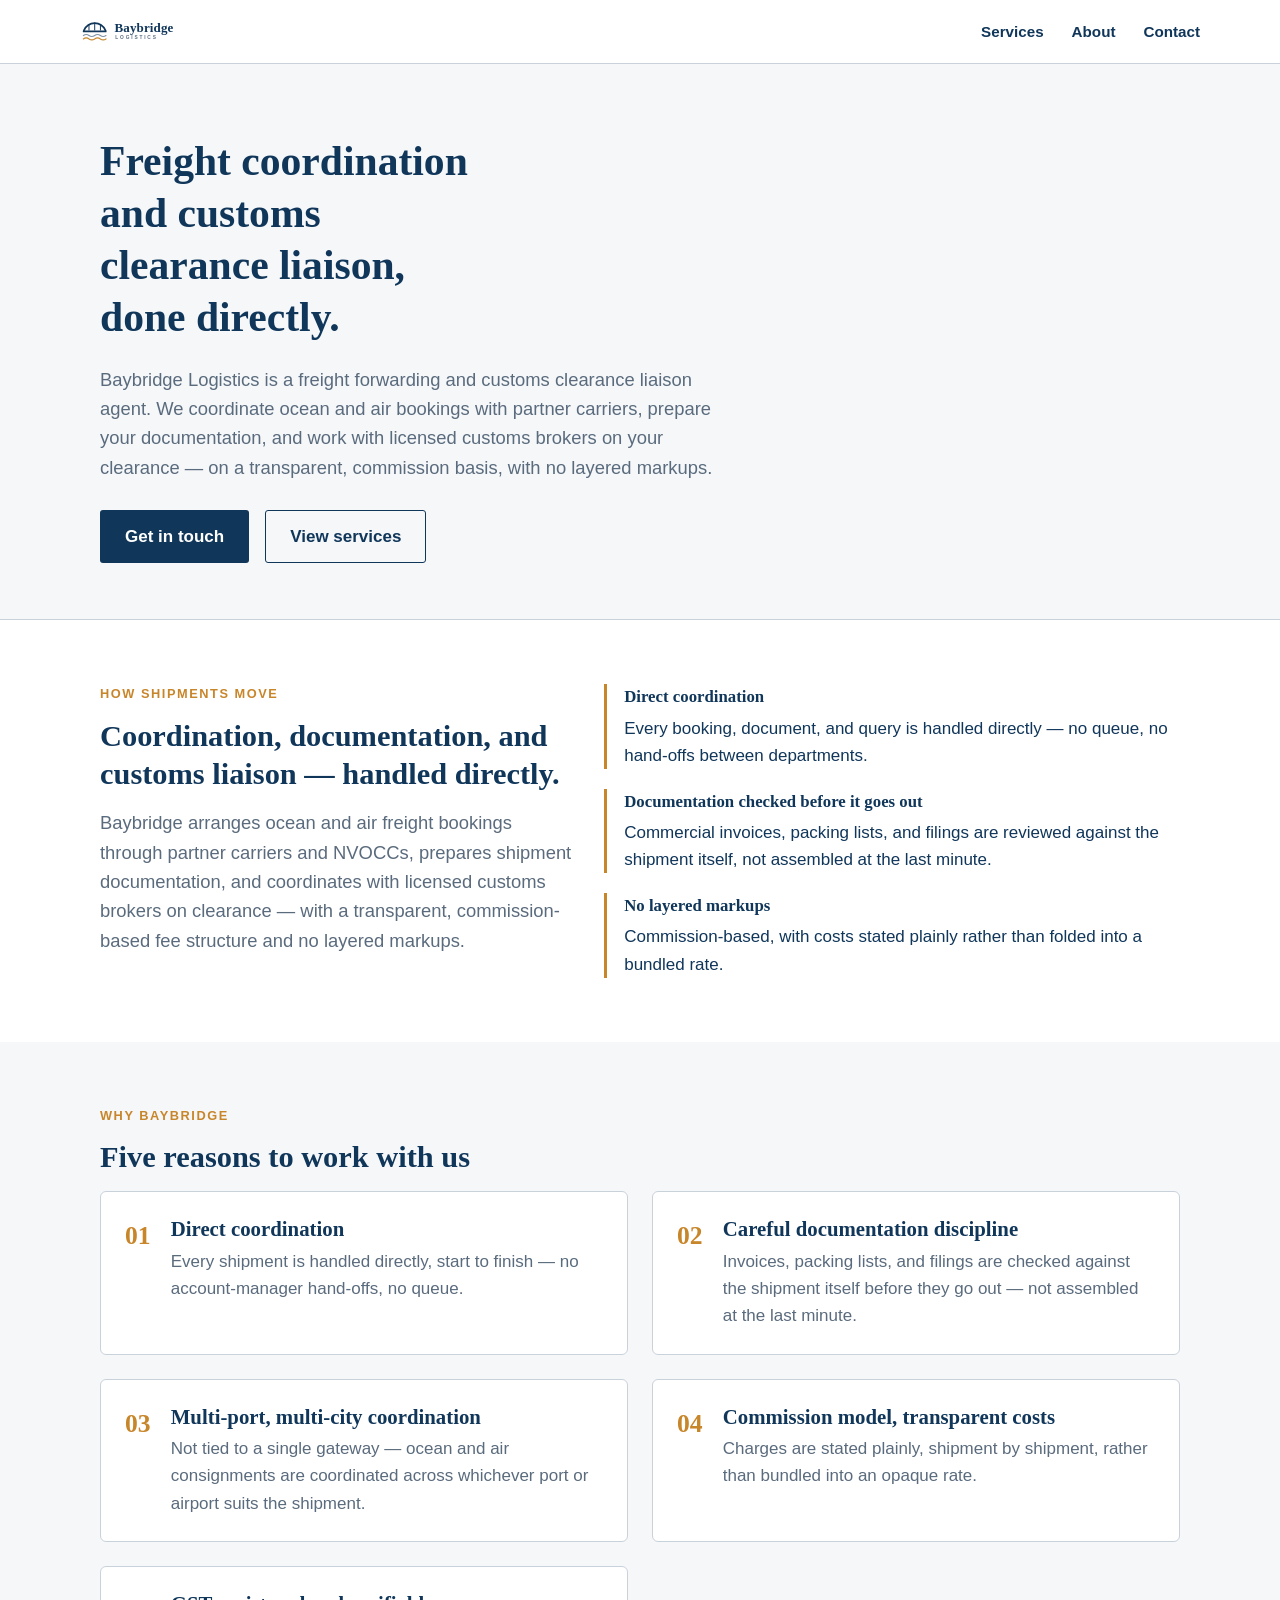
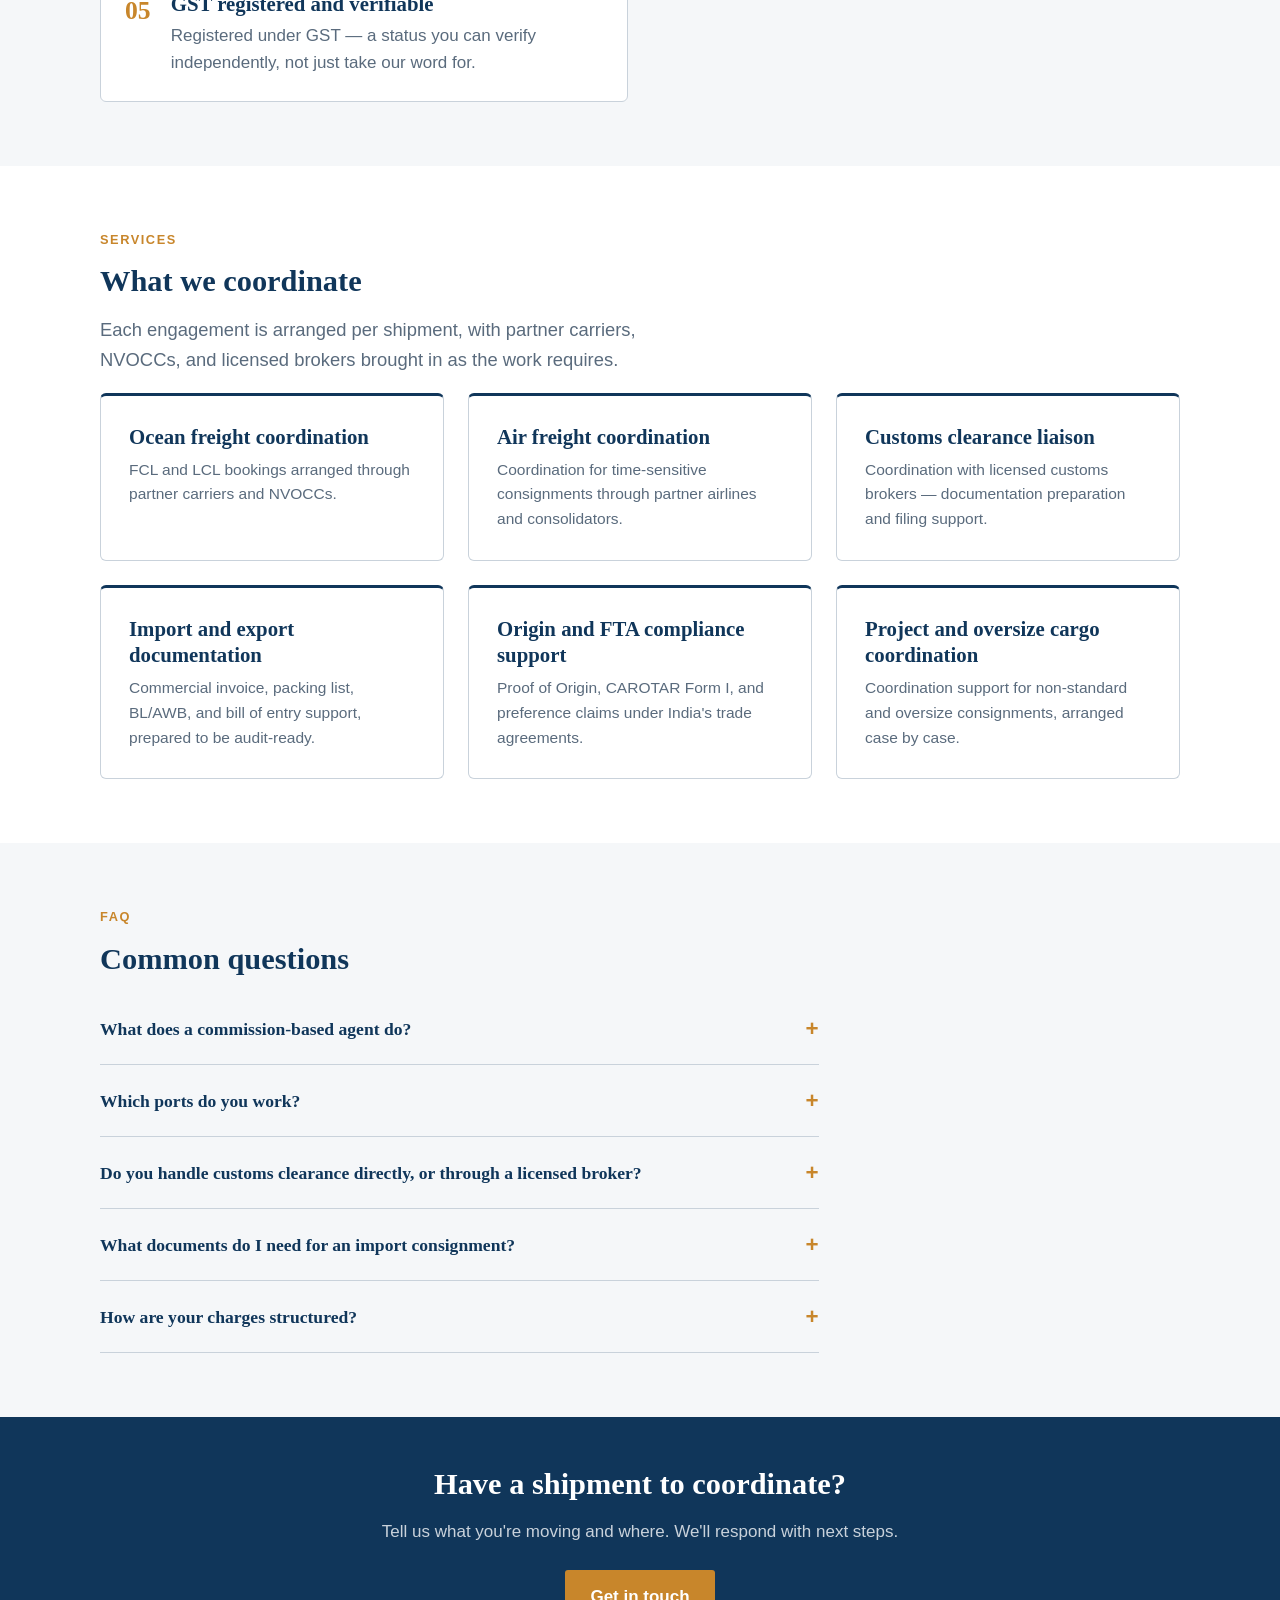
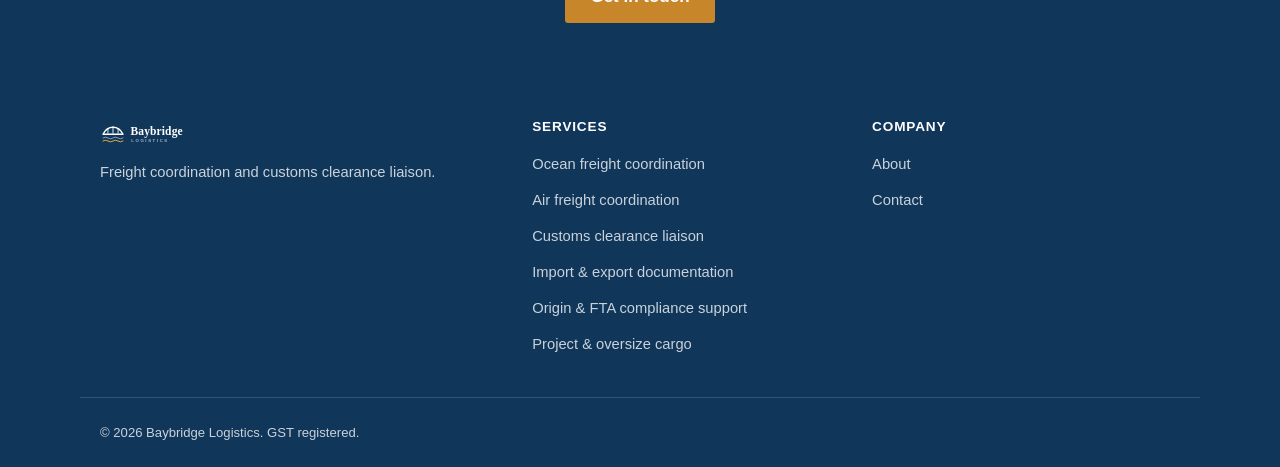
==== index.html @ 8982ae6f "Initial site build for Baybridge Logistics Static HTML/CSS/JS marketing site per BUILD-BRIEF.md: hom" ====
<!DOCTYPE html>
<html lang="en">
<head>
<meta charset="UTF-8">
<meta name="viewport" content="width=device-width, initial-scale=1.0">
<title>Baybridge Logistics — Freight Forwarding Agent</title>
<meta name="description" content="Baybridge Logistics is a freight forwarding and customs clearance liaison agent, coordinating ocean and air freight with partner carriers and licensed brokers on commission.">

<meta property="og:type" content="website">
<meta property="og:title" content="Baybridge Logistics — Freight Forwarding Agent">
<meta property="og:description" content="Freight coordination and customs clearance liaison. Ocean, air, documentation, and FTA compliance support.">
<meta property="og:image" content="brand/baybridge-mark.svg">

<link rel="icon" type="image/svg+xml" href="brand/baybridge-mark.svg">
<link rel="stylesheet" href="css/style.css">
</head>
<body>

<header class="site-header">
  <nav class="nav container" aria-label="Primary">
    <a class="nav__logo" href="index.html" aria-label="Baybridge Logistics home">
      <img src="brand/baybridge-logo-horizontal.svg" alt="Baybridge Logistics">
    </a>
    <button class="nav-toggle" aria-expanded="false" aria-controls="primary-nav">
      Menu
    </button>
    <ul class="nav__links" id="primary-nav">
      <li><a href="services.html">Services</a></li>
      <li><a href="about.html">About</a></li>
      <li><a href="contact.html">Contact</a></li>
    </ul>
  </nav>
</header>

<main>

  <!-- 1. Hero -->
  <section class="hero">
    <div class="container">
      <h1 class="hero__tag">Freight coordination and customs clearance liaison, done directly.</h1>
      <p class="lede">Baybridge Logistics is a freight forwarding and customs clearance liaison agent. We coordinate ocean and air bookings with partner carriers, prepare your documentation, and work with licensed customs brokers on your clearance — on a transparent, commission basis, with no layered markups.</p>
      <div class="hero__actions">
        <a class="btn btn--primary" href="contact.html">Get in touch</a>
        <a class="btn btn--ghost" href="services.html">View services</a>
      </div>
    </div>
  </section>

  <!-- 2. Positioning block -->
  <section class="section">
    <div class="container positioning">
      <div>
        <span class="eyebrow">How shipments move</span>
        <h2>Coordination, documentation, and customs liaison — handled directly.</h2>
        <p class="lede">Baybridge arranges ocean and air freight bookings through partner carriers and NVOCCs, prepares shipment documentation, and coordinates with licensed customs brokers on clearance — with a transparent, commission-based fee structure and no layered markups.</p>
      </div>
      <ul class="positioning__points">
        <li>
          <strong>Direct coordination</strong>
          Every booking, document, and query is handled directly — no queue, no hand-offs between departments.
        </li>
        <li>
          <strong>Documentation checked before it goes out</strong>
          Commercial invoices, packing lists, and filings are reviewed against the shipment itself, not assembled at the last minute.
        </li>
        <li>
          <strong>No layered markups</strong>
          Commission-based, with costs stated plainly rather than folded into a bundled rate.
        </li>
      </ul>
    </div>
  </section>

  <!-- 3. Why Baybridge -->
  <section class="section section--alt">
    <div class="container">
      <span class="eyebrow">Why Baybridge</span>
      <h2>Five reasons to work with us</h2>
      <ol class="why-list">
        <li>
          <span class="why-list__num">01</span>
          <div>
            <h3>Direct coordination</h3>
            <p>Every shipment is handled directly, start to finish — no account-manager hand-offs, no queue.</p>
          </div>
        </li>
        <li>
          <span class="why-list__num">02</span>
          <div>
            <h3>Careful documentation discipline</h3>
            <p>Invoices, packing lists, and filings are checked against the shipment itself before they go out — not assembled at the last minute.</p>
          </div>
        </li>
        <li>
          <span class="why-list__num">03</span>
          <div>
            <h3>Multi-port, multi-city coordination</h3>
            <p>Not tied to a single gateway — ocean and air consignments are coordinated across whichever port or airport suits the shipment.</p>
          </div>
        </li>
        <li>
          <span class="why-list__num">04</span>
          <div>
            <h3>Commission model, transparent costs</h3>
            <p>Charges are stated plainly, shipment by shipment, rather than bundled into an opaque rate.</p>
          </div>
        </li>
        <li>
          <span class="why-list__num">05</span>
          <div>
            <h3>GST registered and verifiable</h3>
            <p>Registered under GST — a status you can verify independently, not just take our word for.</p>
          </div>
        </li>
      </ol>
    </div>
  </section>

  <!-- 4. Services grid -->
  <section class="section" id="services">
    <div class="container">
      <span class="eyebrow">Services</span>
      <h2>What we coordinate</h2>
      <p class="lede">Each engagement is arranged per shipment, with partner carriers, NVOCCs, and licensed brokers brought in as the work requires.</p>
      <div class="services-grid">
        <div class="service-card">
          <h3>Ocean freight coordination</h3>
          <p>FCL and LCL bookings arranged through partner carriers and NVOCCs.</p>
        </div>
        <div class="service-card">
          <h3>Air freight coordination</h3>
          <p>Coordination for time-sensitive consignments through partner airlines and consolidators.</p>
        </div>
        <div class="service-card">
          <h3>Customs clearance liaison</h3>
          <p>Coordination with licensed customs brokers — documentation preparation and filing support.</p>
        </div>
        <div class="service-card">
          <h3>Import and export documentation</h3>
          <p>Commercial invoice, packing list, BL/AWB, and bill of entry support, prepared to be audit-ready.</p>
        </div>
        <div class="service-card">
          <h3>Origin and FTA compliance support</h3>
          <p>Proof of Origin, CAROTAR Form I, and preference claims under India's trade agreements.</p>
        </div>
        <div class="service-card">
          <h3>Project and oversize cargo coordination</h3>
          <p>Coordination support for non-standard and oversize consignments, arranged case by case.</p>
        </div>
      </div>
    </div>
  </section>

  <!-- 5. FAQ -->
  <section class="section section--alt">
    <div class="container">
      <span class="eyebrow">FAQ</span>
      <h2>Common questions</h2>
      <div class="faq">
        <details class="faq-item">
          <summary>What does a commission-based agent do?</summary>
          <p>We coordinate freight bookings, documentation, and customs liaison on your behalf, working with partner carriers, NVOCCs, and licensed brokers, and are compensated on commission rather than a bundled freight rate.</p>
        </details>
        <details class="faq-item">
          <summary>Which ports do you work?</summary>
          <p><span class="fill-in">[FILL IN — specific ports and airports regularly worked]</span>. Coordination is not limited to a single gateway.</p>
        </details>
        <details class="faq-item">
          <summary>Do you handle customs clearance directly, or through a licensed broker?</summary>
          <p>Through a licensed customs broker. We coordinate documentation and filing support and liaise with licensed brokers for clearance; we do not hold a customs broker licence ourselves.</p>
        </details>
        <details class="faq-item">
          <summary>What documents do I need for an import consignment?</summary>
          <p>Typically a commercial invoice, packing list, bill of lading or airway bill, and — depending on the goods — a bill of entry and any origin or licence documentation. We will confirm the exact set for your consignment.</p>
        </details>
        <details class="faq-item">
          <summary>How are your charges structured?</summary>
          <p>Commission-based, agreed per shipment. Charges are stated plainly before work begins, with no bundled markups.</p>
        </details>
      </div>
    </div>
  </section>

  <!-- 6. Contact CTA strip -->
  <section class="cta-strip">
    <div class="container">
      <h2>Have a shipment to coordinate?</h2>
      <p>Tell us what you're moving and where. We'll respond with next steps.</p>
      <a class="btn btn--primary" href="contact.html">Get in touch</a>
    </div>
  </section>

</main>

<footer class="site-footer">
  <div class="container footer-grid">
    <div>
      <a class="nav__logo" href="index.html" aria-label="Baybridge Logistics home">
        <img src="brand/baybridge-logo-horizontal-reversed.svg" alt="Baybridge Logistics">
      </a>
      <p>Freight coordination and customs clearance liaison.</p>
    </div>
    <div class="footer-col">
      <h4>Services</h4>
      <ul>
        <li><a href="services.html#ocean-freight">Ocean freight coordination</a></li>
        <li><a href="services.html#air-freight">Air freight coordination</a></li>
        <li><a href="services.html#customs-liaison">Customs clearance liaison</a></li>
        <li><a href="services.html#documentation">Import &amp; export documentation</a></li>
        <li><a href="services.html#fta-compliance">Origin &amp; FTA compliance support</a></li>
        <li><a href="services.html#project-cargo">Project &amp; oversize cargo</a></li>
      </ul>
    </div>
    <div class="footer-col">
      <h4>Company</h4>
      <ul>
        <li><a href="about.html">About</a></li>
        <li><a href="contact.html">Contact</a></li>
      </ul>
    </div>
  </div>
  <div class="container footer-bottom">
    <span>&copy; 2026 Baybridge Logistics. GST registered.</span>
  </div>
</footer>

<script src="js/main.js"></script>
</body>
</html>
---- css/style.css ----
/* Baybridge Logistics — site stylesheet
   Palette and type per BUILD-BRIEF.md. No webfonts loaded. */

:root {
  --navy: #10365A;
  --gold: #C8862B;
  --slate: #5A6B7D;
  --mist: #C9D2DB;
  --paper: #FFFFFF;
  --paper-alt: #F5F7F9;

  --font-display: Georgia, "Times New Roman", serif;
  --font-body: -apple-system, BlinkMacSystemFont, "Segoe UI", Helvetica, Arial, sans-serif;

  --max-width: 1120px;
}

* { box-sizing: border-box; }

html { scroll-behavior: smooth; }

body {
  margin: 0;
  font-family: var(--font-body);
  color: var(--navy);
  background: var(--paper);
  line-height: 1.6;
  font-size: 17px;
}

h1, h2, h3, h4 {
  font-family: var(--font-display);
  color: var(--navy);
  line-height: 1.25;
  margin: 0 0 0.5em;
}

h1 { font-size: 2.4rem; }
h2 { font-size: 1.9rem; }
h3 { font-size: 1.3rem; }

p { margin: 0 0 1em; }

a {
  color: var(--navy);
  text-decoration: underline;
  text-decoration-color: var(--mist);
  text-underline-offset: 3px;
}

a:hover { color: var(--gold); text-decoration-color: var(--gold); }

a:focus-visible,
button:focus-visible,
input:focus-visible,
textarea:focus-visible,
select:focus-visible {
  outline: 3px solid var(--gold);
  outline-offset: 2px;
}

img { max-width: 100%; display: block; }

.container {
  max-width: var(--max-width);
  margin: 0 auto;
  padding: 0 1.25rem;
}

.section { padding: 4rem 0; }
.section--alt { background: var(--paper-alt); }

.eyebrow {
  font-family: var(--font-body);
  font-size: 0.8rem;
  font-weight: 700;
  letter-spacing: 0.12em;
  text-transform: uppercase;
  color: var(--gold);
  margin-bottom: 0.75rem;
  display: block;
}

.lede {
  font-size: 1.15rem;
  color: var(--slate);
  max-width: 60ch;
}

/* ---------- Header / nav ---------- */

.site-header {
  border-bottom: 1px solid var(--mist);
  background: var(--paper);
  position: sticky;
  top: 0;
  z-index: 50;
}

.nav {
  display: flex;
  align-items: center;
  justify-content: space-between;
  padding: 0.9rem 0;
  gap: 1rem;
}

.nav__logo img { height: 34px; width: auto; }

.nav__links {
  display: flex;
  align-items: center;
  gap: 1.75rem;
  list-style: none;
  margin: 0;
  padding: 0;
}

.nav__links a {
  text-decoration: none;
  color: var(--navy);
  font-weight: 600;
  font-size: 0.95rem;
  padding: 0.25rem 0;
  border-bottom: 2px solid transparent;
}

.nav__links a:hover,
.nav__links a[aria-current="page"] {
  border-bottom-color: var(--gold);
  color: var(--navy);
}

.nav-toggle {
  display: none;
  background: none;
  border: 1px solid var(--mist);
  border-radius: 4px;
  padding: 0.4rem 0.6rem;
  font-size: 1rem;
}

/* ---------- Hero ---------- */

.hero {
  padding: 4.5rem 0 3.5rem;
  background: var(--paper-alt);
  border-bottom: 1px solid var(--mist);
}

.hero__tag {
  font-family: var(--font-display);
  font-size: 2.6rem;
  max-width: 18ch;
}

.hero__actions {
  margin-top: 1.75rem;
  display: flex;
  gap: 1rem;
  flex-wrap: wrap;
}

.btn {
  display: inline-block;
  padding: 0.75rem 1.5rem;
  border-radius: 3px;
  font-weight: 700;
  text-decoration: none;
  border: 1px solid transparent;
}

.btn--primary {
  background: var(--navy);
  color: var(--paper);
}
.btn--primary:hover { background: var(--gold); color: var(--paper); }

.btn--ghost {
  background: transparent;
  color: var(--navy);
  border-color: var(--navy);
}
.btn--ghost:hover { border-color: var(--gold); color: var(--gold); }

/* ---------- Positioning block ---------- */

.positioning {
  display: grid;
  grid-template-columns: 1fr;
  gap: 2rem;
}

@media (min-width: 800px) {
  .positioning { grid-template-columns: 0.9fr 1.1fr; align-items: start; }
}

.positioning__points {
  list-style: none;
  margin: 0;
  padding: 0;
  display: grid;
  gap: 1.25rem;
}

.positioning__points li {
  padding-left: 1.1rem;
  border-left: 3px solid var(--gold);
}

.positioning__points strong {
  display: block;
  font-family: var(--font-display);
  font-size: 1.05rem;
  margin-bottom: 0.2rem;
}

/* ---------- Why numbered list ---------- */

.why-list {
  list-style: none;
  margin: 0;
  padding: 0;
  display: grid;
  gap: 1.5rem;
  counter-reset: why;
}

@media (min-width: 700px) {
  .why-list { grid-template-columns: repeat(2, 1fr); }
}

.why-list li {
  display: flex;
  gap: 1.1rem;
  padding: 1.5rem;
  background: var(--paper);
  border: 1px solid var(--mist);
  border-radius: 6px;
}

.why-list__num {
  font-family: var(--font-display);
  font-size: 1.6rem;
  font-weight: 700;
  color: var(--gold);
  flex-shrink: 0;
  min-width: 2.2ch;
}

.why-list h3 { margin-bottom: 0.35rem; }
.why-list p { margin: 0; color: var(--slate); }

/* ---------- Services grid ---------- */

.services-grid {
  display: grid;
  gap: 1.5rem;
  grid-template-columns: 1fr;
}

@media (min-width: 640px) {
  .services-grid { grid-template-columns: repeat(2, 1fr); }
}

@media (min-width: 980px) {
  .services-grid { grid-template-columns: repeat(3, 1fr); }
}

.service-card {
  padding: 1.75rem;
  background: var(--paper);
  border: 1px solid var(--mist);
  border-radius: 6px;
  border-top: 3px solid var(--navy);
}

.service-card h3 { margin-bottom: 0.5rem; }
.service-card p { color: var(--slate); margin-bottom: 0; font-size: 0.97rem; }

.service-card .tag {
  display: inline-block;
  margin-top: 0.75rem;
  font-size: 0.75rem;
  font-weight: 700;
  letter-spacing: 0.04em;
  text-transform: uppercase;
  color: var(--gold);
}

/* ---------- FAQ ---------- */

.faq { max-width: 76ch; }

.faq-item {
  border-bottom: 1px solid var(--mist);
}

.faq-item summary {
  cursor: pointer;
  font-family: var(--font-display);
  font-size: 1.1rem;
  padding: 1.1rem 0;
  font-weight: 700;
  list-style: none;
  display: flex;
  justify-content: space-between;
  align-items: center;
  gap: 1rem;
}

.faq-item summary::-webkit-details-marker { display: none; }

.faq-item summary::after {
  content: "+";
  font-family: var(--font-body);
  color: var(--gold);
  font-size: 1.4rem;
  flex-shrink: 0;
}

.faq-item[open] summary::after { content: "\2212"; }

.faq-item p { color: var(--slate); padding-bottom: 1.1rem; margin: 0; }

/* ---------- CTA strip ---------- */

.cta-strip {
  background: var(--navy);
  color: var(--paper);
  padding: 3rem 0;
  text-align: center;
}

.cta-strip h2 { color: var(--paper); }
.cta-strip p { color: var(--mist); max-width: 55ch; margin: 0 auto 1.5rem; }

.cta-strip .btn--primary { background: var(--gold); }
.cta-strip .btn--primary:hover { background: var(--paper); color: var(--navy); }

.cta-strip .btn--ghost { border-color: var(--paper); color: var(--paper); }
.cta-strip .btn--ghost:hover { border-color: var(--gold); color: var(--gold); }

/* ---------- Fact strip (About / registration) ---------- */

.fact-grid {
  display: grid;
  gap: 1.25rem;
  grid-template-columns: 1fr;
  margin-top: 1.5rem;
}

@media (min-width: 700px) {
  .fact-grid { grid-template-columns: repeat(2, 1fr); }
}

.fact-item {
  padding: 1.25rem;
  background: var(--paper-alt);
  border-radius: 6px;
}

.fact-item dt {
  font-size: 0.78rem;
  text-transform: uppercase;
  letter-spacing: 0.06em;
  color: var(--slate);
  margin-bottom: 0.25rem;
}

.fact-item dd { margin: 0; font-weight: 700; }

.fill-in {
  color: var(--gold);
  font-style: italic;
  font-weight: 600;
}

/* ---------- Forms ---------- */

.form-grid {
  display: grid;
  gap: 1.1rem;
  max-width: 640px;
}

@media (min-width: 640px) {
  .form-row-2 { display: grid; grid-template-columns: 1fr 1fr; gap: 1.1rem; }
}

label {
  display: block;
  font-weight: 700;
  font-size: 0.9rem;
  margin-bottom: 0.35rem;
}

input, select, textarea {
  width: 100%;
  padding: 0.65rem 0.75rem;
  border: 1px solid var(--mist);
  border-radius: 4px;
  font-family: var(--font-body);
  font-size: 1rem;
  color: var(--navy);
  background: var(--paper);
}

textarea { resize: vertical; min-height: 120px; }

.form-note {
  font-size: 0.85rem;
  color: var(--slate);
}

/* ---------- Contact info list ---------- */

.contact-info {
  list-style: none;
  margin: 0 0 1.5rem;
  padding: 0;
  display: grid;
  gap: 0.9rem;
}

.contact-info dt {
  font-size: 0.78rem;
  text-transform: uppercase;
  letter-spacing: 0.06em;
  color: var(--slate);
}

.contact-info dd { margin: 0 0 0.9rem; font-weight: 600; }

/* ---------- Footer ---------- */

.site-footer {
  background: var(--navy);
  color: var(--mist);
  padding: 3rem 0 1.5rem;
}

.footer-grid {
  display: grid;
  gap: 2rem;
  grid-template-columns: 1fr;
}

@media (min-width: 760px) {
  .footer-grid { grid-template-columns: 1.3fr 1fr 1fr; }
}

.site-footer .nav__logo img { height: 30px; margin-bottom: 0.75rem; }

.site-footer p { color: var(--mist); font-size: 0.92rem; }

.footer-col h4 {
  color: var(--paper);
  font-size: 0.85rem;
  text-transform: uppercase;
  letter-spacing: 0.06em;
  font-family: var(--font-body);
  margin-bottom: 0.9rem;
}

.footer-col ul { list-style: none; margin: 0; padding: 0; display: grid; gap: 0.55rem; }

.footer-col a {
  color: var(--mist);
  text-decoration: none;
  font-size: 0.92rem;
}
.footer-col a:hover { color: var(--gold); }

.footer-bottom {
  margin-top: 2.5rem;
  padding-top: 1.5rem;
  border-top: 1px solid rgba(255,255,255,0.15);
  font-size: 0.82rem;
  color: var(--mist);
  display: flex;
  flex-wrap: wrap;
  gap: 0.5rem 1.5rem;
  justify-content: space-between;
}

/* ---------- Mobile nav ---------- */

@media (max-width: 860px) {
  .nav-toggle { display: inline-flex; align-items: center; gap: 0.4rem; }

  .nav__links {
    display: none;
    position: absolute;
    top: 100%;
    left: 0;
    right: 0;
    background: var(--paper);
    border-bottom: 1px solid var(--mist);
    flex-direction: column;
    align-items: stretch;
    padding: 1rem 1.25rem 1.5rem;
    gap: 0.25rem;
  }

  .nav__links.is-open { display: flex; }

  .nav__links a { padding: 0.6rem 0; border-bottom: 1px solid var(--paper-alt) !important; }
}

@media (max-width: 700px) {
  .hero__tag { font-size: 2rem; }
  h1 { font-size: 2rem; }
  h2 { font-size: 1.6rem; }
  .section { padding: 2.75rem 0; }
}
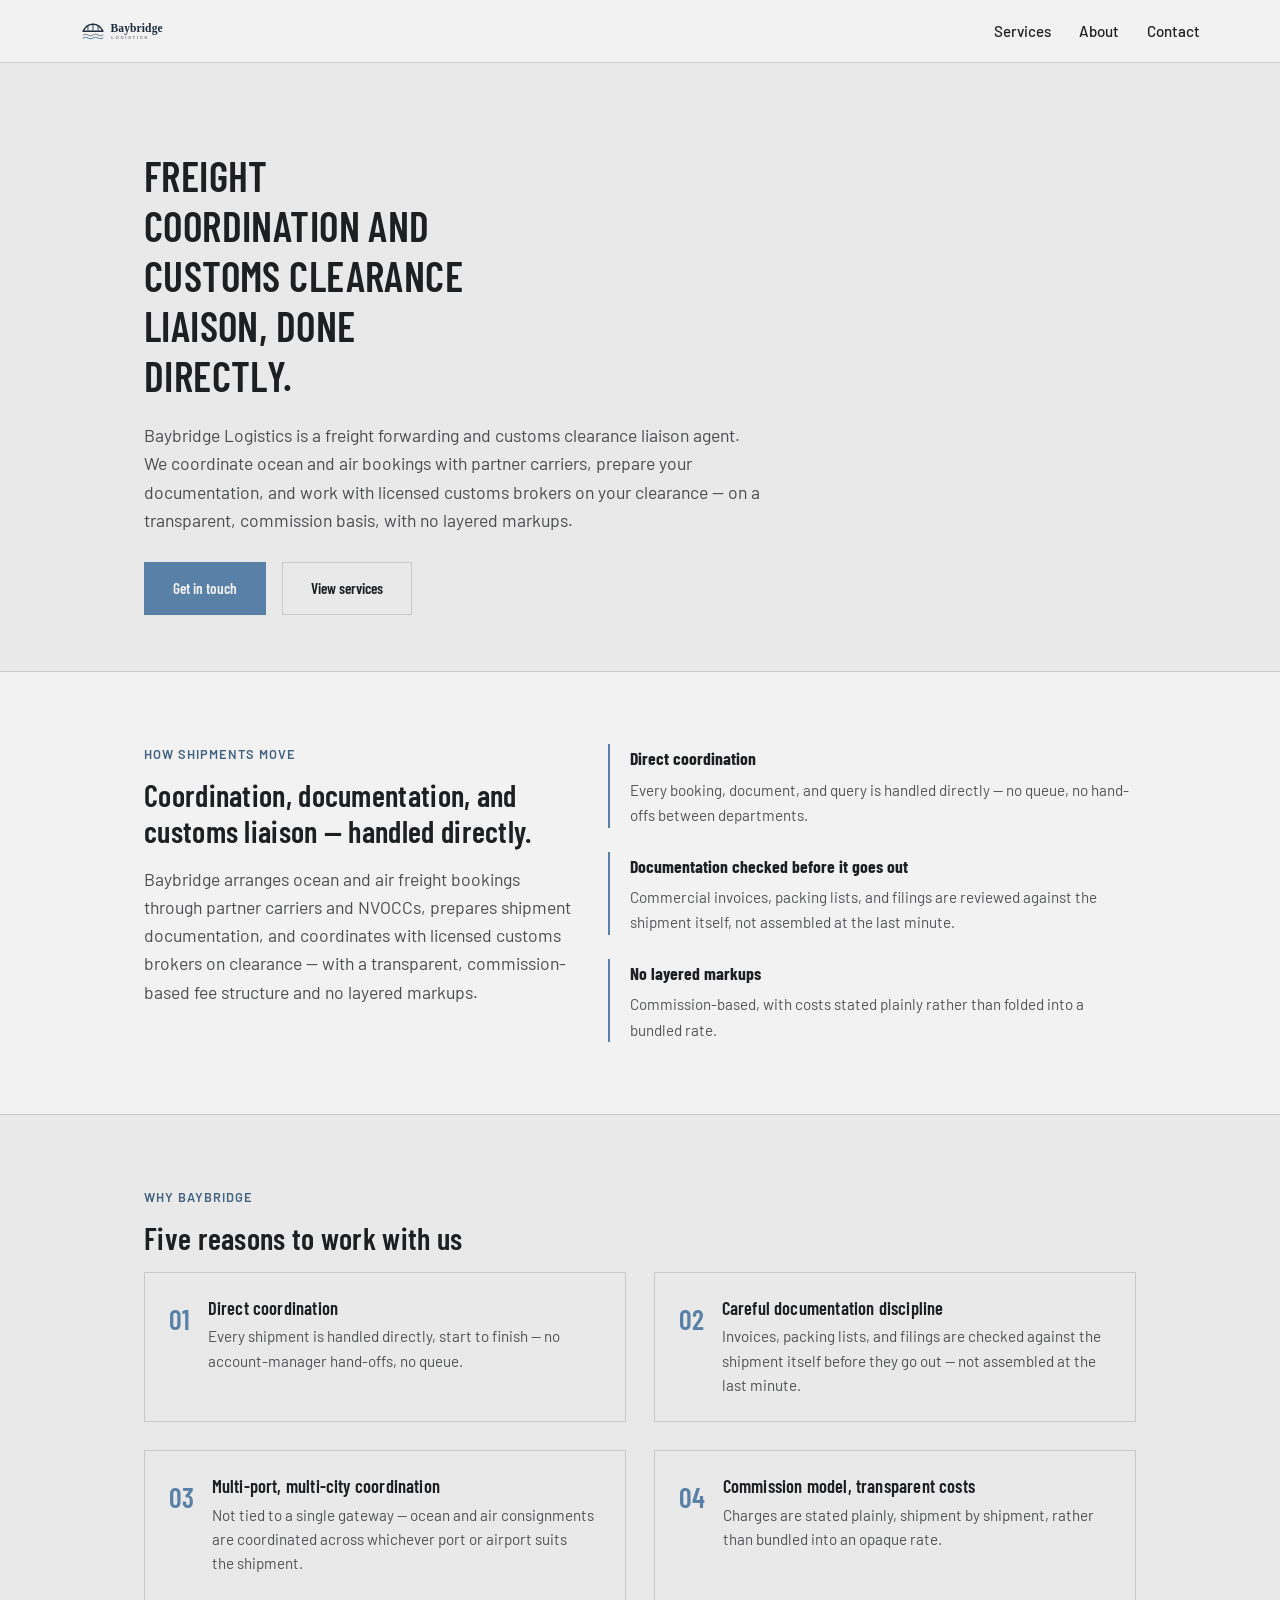
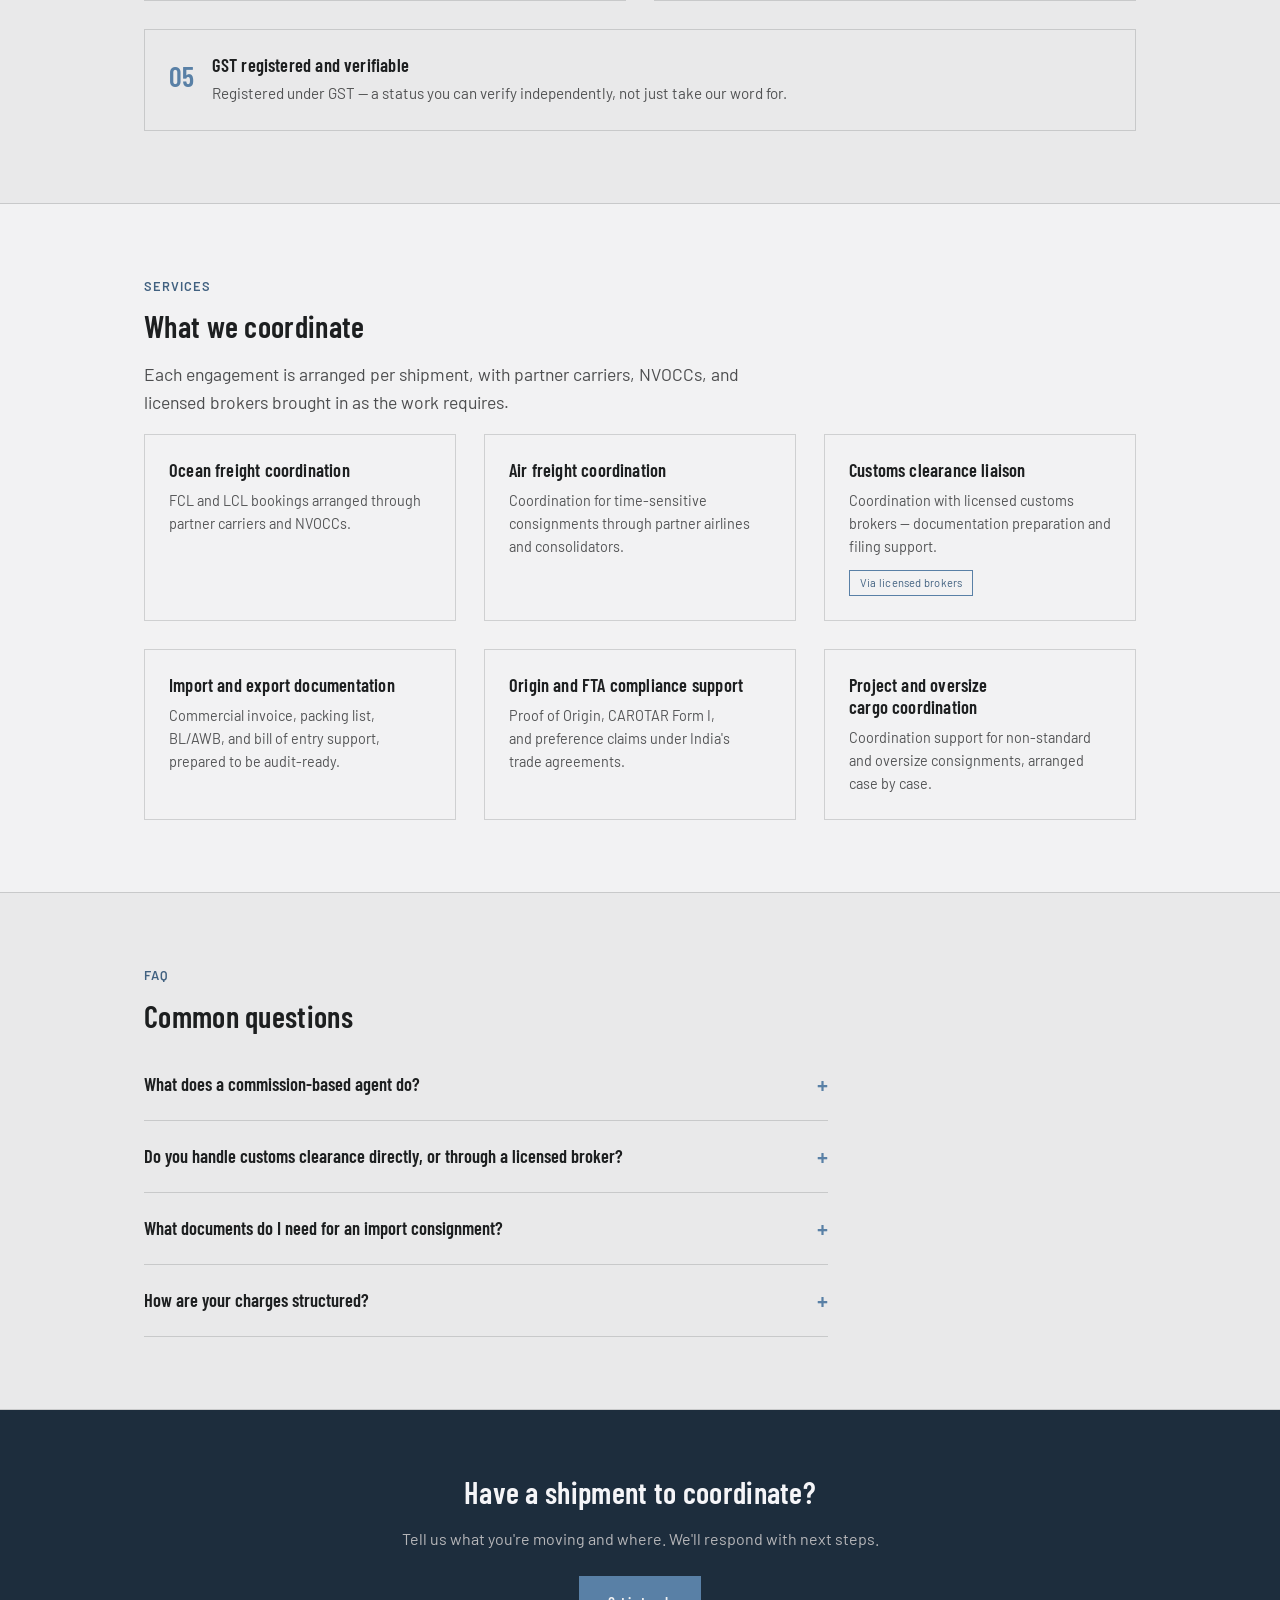
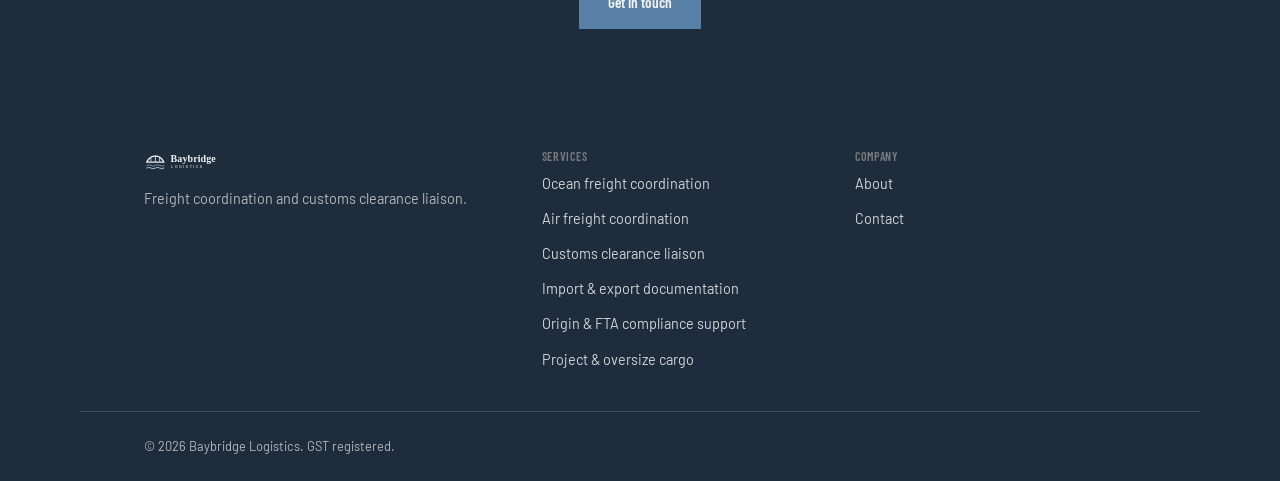
==== commit 971a4f50: "Remove About registration section, ports FAQ, and blueprint corner marks - about.html: drop the regi" ====
--- a/index.html
+++ b/index.html
@@ -5,13 +5,11 @@
 <meta name="viewport" content="width=device-width, initial-scale=1.0">
 <title>Baybridge Logistics — Freight Forwarding Agent</title>
 <meta name="description" content="Baybridge Logistics is a freight forwarding and customs clearance liaison agent, coordinating ocean and air freight with partner carriers and licensed brokers on commission.">
-
 <meta property="og:type" content="website">
 <meta property="og:title" content="Baybridge Logistics — Freight Forwarding Agent">
 <meta property="og:description" content="Freight coordination and customs clearance liaison. Ocean, air, documentation, and FTA compliance support.">
-<meta property="og:image" content="brand/baybridge-mark.svg">
-
-<link rel="icon" type="image/svg+xml" href="brand/baybridge-mark.svg">
+<meta property="og:image" content="brand/baybridge-mark-ds.svg">
+<link rel="icon" type="image/svg+xml" href="brand/baybridge-mark-ds.svg">
 <link rel="stylesheet" href="css/style.css">
 </head>
 <body>
@@ -19,11 +17,9 @@
 <header class="site-header">
   <nav class="nav container" aria-label="Primary">
     <a class="nav__logo" href="index.html" aria-label="Baybridge Logistics home">
-      <img src="brand/baybridge-logo-horizontal.svg" alt="Baybridge Logistics">
+      <img src="brand/baybridge-logo-ds.svg" alt="Baybridge Logistics">
     </a>
-    <button class="nav-toggle" aria-expanded="false" aria-controls="primary-nav">
-      Menu
-    </button>
+    <button class="nav-toggle" aria-expanded="false" aria-controls="primary-nav">Menu</button>
     <ul class="nav__links" id="primary-nav">
       <li><a href="services.html">Services</a></li>
       <li><a href="about.html">About</a></li>
@@ -34,19 +30,17 @@
 
 <main>
 
-  <!-- 1. Hero -->
   <section class="hero">
     <div class="container">
       <h1 class="hero__tag">Freight coordination and customs clearance liaison, done directly.</h1>
       <p class="lede">Baybridge Logistics is a freight forwarding and customs clearance liaison agent. We coordinate ocean and air bookings with partner carriers, prepare your documentation, and work with licensed customs brokers on your clearance — on a transparent, commission basis, with no layered markups.</p>
       <div class="hero__actions">
-        <a class="btn btn--primary" href="contact.html">Get in touch</a>
-        <a class="btn btn--ghost" href="services.html">View services</a>
-      </div>
-    </div>
-  </section>
-
-  <!-- 2. Positioning block -->
+        <a class="btn btn-primary" href="contact.html">Get in touch</a>
+        <a class="btn btn-secondary" href="services.html">View services</a>
+      </div>
+    </div>
+  </section>
+
   <section class="section">
     <div class="container positioning">
       <div>
@@ -57,55 +51,59 @@
       <ul class="positioning__points">
         <li>
           <strong>Direct coordination</strong>
-          Every booking, document, and query is handled directly — no queue, no hand-offs between departments.
+          <span>Every booking, document, and query is handled directly — no queue, no hand-offs between departments.</span>
         </li>
         <li>
           <strong>Documentation checked before it goes out</strong>
-          Commercial invoices, packing lists, and filings are reviewed against the shipment itself, not assembled at the last minute.
+          <span>Commercial invoices, packing lists, and filings are reviewed against the shipment itself, not assembled at the last minute.</span>
         </li>
         <li>
           <strong>No layered markups</strong>
-          Commission-based, with costs stated plainly rather than folded into a bundled rate.
+          <span>Commission-based, with costs stated plainly rather than folded into a bundled rate.</span>
         </li>
       </ul>
     </div>
   </section>
 
-  <!-- 3. Why Baybridge -->
   <section class="section section--alt">
     <div class="container">
       <span class="eyebrow">Why Baybridge</span>
       <h2>Five reasons to work with us</h2>
       <ol class="why-list">
-        <li>
+        <li class="blueprint">
+          <i class="corner tl"></i><i class="corner tr"></i><i class="corner bl"></i><i class="corner br"></i>
           <span class="why-list__num">01</span>
           <div>
             <h3>Direct coordination</h3>
             <p>Every shipment is handled directly, start to finish — no account-manager hand-offs, no queue.</p>
           </div>
         </li>
-        <li>
+        <li class="blueprint">
+          <i class="corner tl"></i><i class="corner tr"></i><i class="corner bl"></i><i class="corner br"></i>
           <span class="why-list__num">02</span>
           <div>
             <h3>Careful documentation discipline</h3>
             <p>Invoices, packing lists, and filings are checked against the shipment itself before they go out — not assembled at the last minute.</p>
           </div>
         </li>
-        <li>
+        <li class="blueprint">
+          <i class="corner tl"></i><i class="corner tr"></i><i class="corner bl"></i><i class="corner br"></i>
           <span class="why-list__num">03</span>
           <div>
             <h3>Multi-port, multi-city coordination</h3>
             <p>Not tied to a single gateway — ocean and air consignments are coordinated across whichever port or airport suits the shipment.</p>
           </div>
         </li>
-        <li>
+        <li class="blueprint">
+          <i class="corner tl"></i><i class="corner tr"></i><i class="corner bl"></i><i class="corner br"></i>
           <span class="why-list__num">04</span>
           <div>
             <h3>Commission model, transparent costs</h3>
             <p>Charges are stated plainly, shipment by shipment, rather than bundled into an opaque rate.</p>
           </div>
         </li>
-        <li>
+        <li class="blueprint span-2">
+          <i class="corner tl"></i><i class="corner tr"></i><i class="corner bl"></i><i class="corner br"></i>
           <span class="why-list__num">05</span>
           <div>
             <h3>GST registered and verifiable</h3>
@@ -116,34 +114,40 @@
     </div>
   </section>
 
-  <!-- 4. Services grid -->
   <section class="section" id="services">
     <div class="container">
       <span class="eyebrow">Services</span>
       <h2>What we coordinate</h2>
       <p class="lede">Each engagement is arranged per shipment, with partner carriers, NVOCCs, and licensed brokers brought in as the work requires.</p>
       <div class="services-grid">
-        <div class="service-card">
+        <div class="service-card blueprint">
+          <i class="corner tl"></i><i class="corner tr"></i><i class="corner bl"></i><i class="corner br"></i>
           <h3>Ocean freight coordination</h3>
           <p>FCL and LCL bookings arranged through partner carriers and NVOCCs.</p>
         </div>
-        <div class="service-card">
+        <div class="service-card blueprint">
+          <i class="corner tl"></i><i class="corner tr"></i><i class="corner bl"></i><i class="corner br"></i>
           <h3>Air freight coordination</h3>
           <p>Coordination for time-sensitive consignments through partner airlines and consolidators.</p>
         </div>
-        <div class="service-card">
+        <div class="service-card blueprint">
+          <i class="corner tl"></i><i class="corner tr"></i><i class="corner bl"></i><i class="corner br"></i>
           <h3>Customs clearance liaison</h3>
           <p>Coordination with licensed customs brokers — documentation preparation and filing support.</p>
-        </div>
-        <div class="service-card">
+          <span class="tag tag-outline">Via licensed brokers</span>
+        </div>
+        <div class="service-card blueprint">
+          <i class="corner tl"></i><i class="corner tr"></i><i class="corner bl"></i><i class="corner br"></i>
           <h3>Import and export documentation</h3>
           <p>Commercial invoice, packing list, BL/AWB, and bill of entry support, prepared to be audit-ready.</p>
         </div>
-        <div class="service-card">
+        <div class="service-card blueprint">
+          <i class="corner tl"></i><i class="corner tr"></i><i class="corner bl"></i><i class="corner br"></i>
           <h3>Origin and FTA compliance support</h3>
           <p>Proof of Origin, CAROTAR Form I, and preference claims under India's trade agreements.</p>
         </div>
-        <div class="service-card">
+        <div class="service-card blueprint">
+          <i class="corner tl"></i><i class="corner tr"></i><i class="corner bl"></i><i class="corner br"></i>
           <h3>Project and oversize cargo coordination</h3>
           <p>Coordination support for non-standard and oversize consignments, arranged case by case.</p>
         </div>
@@ -151,7 +155,6 @@
     </div>
   </section>
 
-  <!-- 5. FAQ -->
   <section class="section section--alt">
     <div class="container">
       <span class="eyebrow">FAQ</span>
@@ -162,10 +165,6 @@
           <p>We coordinate freight bookings, documentation, and customs liaison on your behalf, working with partner carriers, NVOCCs, and licensed brokers, and are compensated on commission rather than a bundled freight rate.</p>
         </details>
         <details class="faq-item">
-          <summary>Which ports do you work?</summary>
-          <p><span class="fill-in">[FILL IN — specific ports and airports regularly worked]</span>. Coordination is not limited to a single gateway.</p>
-        </details>
-        <details class="faq-item">
           <summary>Do you handle customs clearance directly, or through a licensed broker?</summary>
           <p>Through a licensed customs broker. We coordinate documentation and filing support and liaise with licensed brokers for clearance; we do not hold a customs broker licence ourselves.</p>
         </details>
@@ -181,12 +180,11 @@
     </div>
   </section>
 
-  <!-- 6. Contact CTA strip -->
   <section class="cta-strip">
     <div class="container">
       <h2>Have a shipment to coordinate?</h2>
       <p>Tell us what you're moving and where. We'll respond with next steps.</p>
-      <a class="btn btn--primary" href="contact.html">Get in touch</a>
+      <a class="btn btn-primary" href="contact.html">Get in touch</a>
     </div>
   </section>
 
@@ -196,12 +194,12 @@
   <div class="container footer-grid">
     <div>
       <a class="nav__logo" href="index.html" aria-label="Baybridge Logistics home">
-        <img src="brand/baybridge-logo-horizontal-reversed.svg" alt="Baybridge Logistics">
+        <img src="brand/baybridge-logo-ds-reversed.svg" alt="Baybridge Logistics">
       </a>
       <p>Freight coordination and customs clearance liaison.</p>
     </div>
     <div class="footer-col">
-      <h4>Services</h4>
+      <h6>Services</h6>
       <ul>
         <li><a href="services.html#ocean-freight">Ocean freight coordination</a></li>
         <li><a href="services.html#air-freight">Air freight coordination</a></li>
@@ -212,7 +210,7 @@
       </ul>
     </div>
     <div class="footer-col">
-      <h4>Company</h4>
+      <h6>Company</h6>
       <ul>
         <li><a href="about.html">About</a></li>
         <li><a href="contact.html">Contact</a></li>
--- a/css/style.css
+++ b/css/style.css
@@ -1,516 +1,200 @@
-/* Baybridge Logistics — site stylesheet
-   Palette and type per BUILD-BRIEF.md. No webfonts loaded. */
+/* Baybridge Logistics — stylesheet, restyled onto the Industry design system.
+   Palette/type: Industry tokens (see README "Design Tokens"). No page uses inline styles;
+   this file is the only stylesheet, same architecture as the original repo. */
+@import url('https://fonts.googleapis.com/css2?family=Barlow:wght@400;500;700&family=Barlow+Condensed:wght@400;600&display=swap');
 
 :root {
-  --navy: #10365A;
-  --gold: #C8862B;
-  --slate: #5A6B7D;
-  --mist: #C9D2DB;
-  --paper: #FFFFFF;
-  --paper-alt: #F5F7F9;
-
-  --font-display: Georgia, "Times New Roman", serif;
-  --font-body: -apple-system, BlinkMacSystemFont, "Segoe UI", Helvetica, Arial, sans-serif;
+  --color-bg: #f2f2f3;
+  --color-surface: #e9e9ea;
+  --color-text: #1d1f20;
+  --color-accent: #5980a6;
+  --color-divider: rgba(29,31,32,0.16);
+
+  --color-neutral-100: #f5f5f8;
+  --color-neutral-300: #d4d4d7;
+  --color-neutral-400: #b7b7ba;
+  --color-neutral-600: #7a7a7d;
+  --color-neutral-800: #424244;
+
+  --color-accent-100: #eef6ff;
+  --color-accent-700: #416180;
+  --color-accent-900: #1d2d3d;
+
+  --font-heading: "Barlow Condensed", system-ui, sans-serif;
+  --font-body: "Barlow", system-ui, sans-serif;
 
   --max-width: 1120px;
 }
 
 * { box-sizing: border-box; }
-
 html { scroll-behavior: smooth; }
 
 body {
   margin: 0;
   font-family: var(--font-body);
-  color: var(--navy);
-  background: var(--paper);
+  color: var(--color-text);
+  background: var(--color-bg);
   line-height: 1.6;
-  font-size: 17px;
-}
-
-h1, h2, h3, h4 {
-  font-family: var(--font-display);
-  color: var(--navy);
-  line-height: 1.25;
+  font-size: 16px;
+  text-wrap: pretty;
+}
+
+h1, h2, h3, h4, h6 {
+  font-family: var(--font-heading);
+  font-weight: 600;
+  color: var(--color-text);
+  line-height: 1.2;
   margin: 0 0 0.5em;
-}
-
-h1 { font-size: 2.4rem; }
+  letter-spacing: 0.01em;
+}
+h1 { font-size: 2.6rem; text-transform: uppercase; }
 h2 { font-size: 1.9rem; }
-h3 { font-size: 1.3rem; }
+h3 { font-size: 1.15rem; }
+h6 { font-size: 0.75rem; text-transform: uppercase; letter-spacing: 0.06em; color: var(--color-neutral-600); }
 
 p { margin: 0 0 1em; }
 
-a {
-  color: var(--navy);
-  text-decoration: underline;
-  text-decoration-color: var(--mist);
-  text-underline-offset: 3px;
-}
-
-a:hover { color: var(--gold); text-decoration-color: var(--gold); }
-
-a:focus-visible,
-button:focus-visible,
-input:focus-visible,
-textarea:focus-visible,
-select:focus-visible {
-  outline: 3px solid var(--gold);
+a { color: var(--color-accent-700); text-decoration: none; }
+a:hover { color: var(--color-accent); }
+
+a:focus-visible, button:focus-visible, input:focus-visible, textarea:focus-visible, select:focus-visible {
+  outline: 2px solid var(--color-accent);
   outline-offset: 2px;
 }
 
 img { max-width: 100%; display: block; }
 
-.container {
-  max-width: var(--max-width);
-  margin: 0 auto;
-  padding: 0 1.25rem;
-}
-
-.section { padding: 4rem 0; }
-.section--alt { background: var(--paper-alt); }
+.container { max-width: var(--max-width); margin: 0 auto; padding: 0 clamp(20px, 5vw, 64px); }
+
+.section { padding: 4.5rem 0; }
+.section--alt { background: var(--color-surface); border-top: 1px solid var(--color-divider); border-bottom: 1px solid var(--color-divider); }
 
 .eyebrow {
-  font-family: var(--font-body);
+  display: block;
   font-size: 0.8rem;
-  font-weight: 700;
-  letter-spacing: 0.12em;
+  font-weight: 600;
+  letter-spacing: 0.08em;
   text-transform: uppercase;
-  color: var(--gold);
+  color: var(--color-accent-700);
   margin-bottom: 0.75rem;
-  display: block;
-}
-
-.lede {
-  font-size: 1.15rem;
-  color: var(--slate);
-  max-width: 60ch;
-}
-
-/* ---------- Header / nav ---------- */
-
-.site-header {
-  border-bottom: 1px solid var(--mist);
-  background: var(--paper);
-  position: sticky;
-  top: 0;
-  z-index: 50;
-}
-
-.nav {
-  display: flex;
-  align-items: center;
-  justify-content: space-between;
-  padding: 0.9rem 0;
-  gap: 1rem;
-}
-
-.nav__logo img { height: 34px; width: auto; }
-
-.nav__links {
-  display: flex;
-  align-items: center;
-  gap: 1.75rem;
-  list-style: none;
-  margin: 0;
-  padding: 0;
-}
-
-.nav__links a {
-  text-decoration: none;
-  color: var(--navy);
-  font-weight: 600;
-  font-size: 0.95rem;
-  padding: 0.25rem 0;
-  border-bottom: 2px solid transparent;
-}
-
-.nav__links a:hover,
-.nav__links a[aria-current="page"] {
-  border-bottom-color: var(--gold);
-  color: var(--navy);
-}
-
-.nav-toggle {
-  display: none;
-  background: none;
-  border: 1px solid var(--mist);
-  border-radius: 4px;
-  padding: 0.4rem 0.6rem;
-  font-size: 1rem;
-}
-
-/* ---------- Hero ---------- */
-
-.hero {
-  padding: 4.5rem 0 3.5rem;
-  background: var(--paper-alt);
-  border-bottom: 1px solid var(--mist);
-}
-
-.hero__tag {
-  font-family: var(--font-display);
-  font-size: 2.6rem;
-  max-width: 18ch;
-}
-
-.hero__actions {
-  margin-top: 1.75rem;
-  display: flex;
-  gap: 1rem;
-  flex-wrap: wrap;
-}
-
-.btn {
-  display: inline-block;
-  padding: 0.75rem 1.5rem;
-  border-radius: 3px;
-  font-weight: 700;
-  text-decoration: none;
-  border: 1px solid transparent;
-}
-
-.btn--primary {
-  background: var(--navy);
-  color: var(--paper);
-}
-.btn--primary:hover { background: var(--gold); color: var(--paper); }
-
-.btn--ghost {
-  background: transparent;
-  color: var(--navy);
-  border-color: var(--navy);
-}
-.btn--ghost:hover { border-color: var(--gold); color: var(--gold); }
-
-/* ---------- Positioning block ---------- */
-
-.positioning {
-  display: grid;
-  grid-template-columns: 1fr;
-  gap: 2rem;
-}
-
-@media (min-width: 800px) {
-  .positioning { grid-template-columns: 0.9fr 1.1fr; align-items: start; }
-}
-
-.positioning__points {
-  list-style: none;
-  margin: 0;
-  padding: 0;
-  display: grid;
-  gap: 1.25rem;
-}
-
-.positioning__points li {
-  padding-left: 1.1rem;
-  border-left: 3px solid var(--gold);
-}
-
-.positioning__points strong {
-  display: block;
-  font-family: var(--font-display);
-  font-size: 1.05rem;
-  margin-bottom: 0.2rem;
-}
-
-/* ---------- Why numbered list ---------- */
-
-.why-list {
-  list-style: none;
-  margin: 0;
-  padding: 0;
-  display: grid;
-  gap: 1.5rem;
-  counter-reset: why;
-}
-
-@media (min-width: 700px) {
-  .why-list { grid-template-columns: repeat(2, 1fr); }
-}
-
-.why-list li {
-  display: flex;
-  gap: 1.1rem;
-  padding: 1.5rem;
-  background: var(--paper);
-  border: 1px solid var(--mist);
-  border-radius: 6px;
-}
-
-.why-list__num {
-  font-family: var(--font-display);
-  font-size: 1.6rem;
-  font-weight: 700;
-  color: var(--gold);
-  flex-shrink: 0;
-  min-width: 2.2ch;
-}
-
+}
+
+.lede { font-size: 1.1rem; color: rgba(29,31,32,0.78); max-width: 62ch; }
+
+/* — blueprint frame: every card/figure is a hairline-bordered line drawing — */
+.blueprint { position: relative; border: 1px solid var(--color-divider); }
+.blueprint > .corner { display: none; }
+
+/* — header / nav — */
+.site-header { border-bottom: 1px solid var(--color-divider); background: var(--color-bg); position: sticky; top: 0; z-index: 50; }
+.nav { display: flex; align-items: center; justify-content: space-between; padding: 1rem 0; gap: 1rem; }
+.nav__logo img { height: 30px; width: auto; }
+.nav__links { display: flex; align-items: center; gap: 1.75rem; list-style: none; margin: 0; padding: 0; }
+.nav__links a { color: var(--color-text); font-weight: 500; font-size: 0.95rem; padding: 0.25rem 0; border-bottom: 2px solid transparent; }
+.nav__links a:hover, .nav__links a[aria-current="page"] { border-bottom-color: var(--color-accent); color: var(--color-accent-700); font-weight: 600; }
+.nav-toggle { display: none; background: none; border: 1px solid var(--color-divider); border-radius: 2px; padding: 0.4rem 0.6rem; font-family: var(--font-body); font-size: 0.95rem; color: var(--color-text); }
+
+/* — buttons — */
+.btn { display: inline-flex; align-items: center; justify-content: center; padding: 0.85rem 1.75rem; font-family: var(--font-heading); font-weight: 600; font-size: 0.95rem; border: 1px solid transparent; border-radius: 0; cursor: pointer; }
+.btn-primary { background: var(--color-accent); color: var(--color-bg); border-color: var(--color-accent); }
+.btn-primary:hover { background: #597ea3; }
+.btn-secondary { background: transparent; color: var(--color-text); border-color: var(--color-divider); }
+.btn-secondary:hover { background: rgba(29,31,32,0.06); }
+
+/* — tags — */
+.tag { display: inline-flex; align-items: center; font-size: 0.7rem; letter-spacing: 0.02em; padding: 3px 10px; }
+.tag-accent { background: var(--color-accent-100); color: var(--color-accent-700); }
+.tag-outline { border: 1px solid var(--color-accent); color: var(--color-accent-700); }
+
+/* — hero — */
+.hero { padding: 5.5rem 0 3.5rem; background: var(--color-surface); border-bottom: 1px solid var(--color-divider); }
+.hero__tag { max-width: 18ch; }
+.hero__actions { margin-top: 1.75rem; display: flex; gap: 1rem; flex-wrap: wrap; }
+
+/* — positioning block — */
+.positioning { display: grid; grid-template-columns: 1fr; gap: 2rem; }
+@media (min-width: 800px) { .positioning { grid-template-columns: 0.9fr 1.1fr; align-items: start; } }
+.positioning__points { list-style: none; margin: 0; padding: 0; display: grid; gap: 1.5rem; }
+.positioning__points li { padding-left: 1.25rem; border-left: 2px solid var(--color-accent); }
+.positioning__points strong { display: block; font-family: var(--font-heading); font-size: 1.1rem; margin-bottom: 0.25rem; }
+.positioning__points span { color: rgba(29,31,32,0.75); font-size: 0.95rem; }
+
+/* — why-list / fact-grid / services-grid: blueprint cards on a grid — */
+.why-list, .fact-grid, .services-grid { list-style: none; margin: 0; padding: 0; display: grid; gap: 1.75rem; }
+.why-list { grid-template-columns: 1fr; }
+@media (min-width: 700px) { .why-list { grid-template-columns: repeat(2, 1fr); } }
+.why-list li { display: flex; gap: 1.1rem; padding: 1.5rem; }
+.why-list li.span-2 { grid-column: 1 / -1; }
+.why-list__num { font-family: var(--font-heading); font-size: 1.75rem; font-weight: 600; color: var(--color-accent); flex-shrink: 0; }
 .why-list h3 { margin-bottom: 0.35rem; }
-.why-list p { margin: 0; color: var(--slate); }
-
-/* ---------- Services grid ---------- */
-
-.services-grid {
-  display: grid;
-  gap: 1.5rem;
-  grid-template-columns: 1fr;
-}
-
-@media (min-width: 640px) {
-  .services-grid { grid-template-columns: repeat(2, 1fr); }
-}
-
-@media (min-width: 980px) {
-  .services-grid { grid-template-columns: repeat(3, 1fr); }
-}
-
-.service-card {
-  padding: 1.75rem;
-  background: var(--paper);
-  border: 1px solid var(--mist);
-  border-radius: 6px;
-  border-top: 3px solid var(--navy);
-}
-
+.why-list p { margin: 0; color: rgba(29,31,32,0.75); font-size: 0.95rem; }
+
+.services-grid { grid-template-columns: 1fr; }
+@media (min-width: 640px) { .services-grid { grid-template-columns: repeat(2, 1fr); } }
+@media (min-width: 980px) { .services-grid { grid-template-columns: repeat(3, 1fr); } }
+.service-card { padding: 1.5rem; }
 .service-card h3 { margin-bottom: 0.5rem; }
-.service-card p { color: var(--slate); margin-bottom: 0; font-size: 0.97rem; }
-
-.service-card .tag {
-  display: inline-block;
-  margin-top: 0.75rem;
-  font-size: 0.75rem;
-  font-weight: 700;
-  letter-spacing: 0.04em;
-  text-transform: uppercase;
-  color: var(--gold);
-}
-
-/* ---------- FAQ ---------- */
-
+.service-card p { color: rgba(29,31,32,0.75); font-size: 0.9rem; margin-bottom: 0; }
+.service-card .tag { margin-top: 0.75rem; }
+
+.fact-grid { grid-template-columns: 1fr; margin-top: 1.5rem; }
+@media (min-width: 700px) { .fact-grid { grid-template-columns: repeat(2, 1fr); } }
+.fact-item { padding: 1.25rem; }
+.fact-item dt { font-size: 0.72rem; text-transform: uppercase; letter-spacing: 0.06em; color: var(--color-neutral-600); margin-bottom: 0.25rem; }
+.fact-item dd { margin: 0; font-weight: 600; }
+
+/* — FAQ — */
 .faq { max-width: 76ch; }
-
-.faq-item {
-  border-bottom: 1px solid var(--mist);
-}
-
-.faq-item summary {
-  cursor: pointer;
-  font-family: var(--font-display);
-  font-size: 1.1rem;
-  padding: 1.1rem 0;
-  font-weight: 700;
-  list-style: none;
-  display: flex;
-  justify-content: space-between;
-  align-items: center;
-  gap: 1rem;
-}
-
+.faq-item { border-bottom: 1px solid var(--color-divider); }
+.faq-item summary { cursor: pointer; font-family: var(--font-heading); font-weight: 600; font-size: 1.15rem; padding: 1.1rem 0; list-style: none; display: flex; justify-content: space-between; align-items: center; gap: 1rem; }
 .faq-item summary::-webkit-details-marker { display: none; }
-
-.faq-item summary::after {
-  content: "+";
-  font-family: var(--font-body);
-  color: var(--gold);
-  font-size: 1.4rem;
-  flex-shrink: 0;
-}
-
+.faq-item summary::after { content: "+"; color: var(--color-accent); font-size: 1.4rem; flex-shrink: 0; font-family: var(--font-body); }
 .faq-item[open] summary::after { content: "\2212"; }
-
-.faq-item p { color: var(--slate); padding-bottom: 1.1rem; margin: 0; }
-
-/* ---------- CTA strip ---------- */
-
-.cta-strip {
-  background: var(--navy);
-  color: var(--paper);
-  padding: 3rem 0;
-  text-align: center;
-}
-
-.cta-strip h2 { color: var(--paper); }
-.cta-strip p { color: var(--mist); max-width: 55ch; margin: 0 auto 1.5rem; }
-
-.cta-strip .btn--primary { background: var(--gold); }
-.cta-strip .btn--primary:hover { background: var(--paper); color: var(--navy); }
-
-.cta-strip .btn--ghost { border-color: var(--paper); color: var(--paper); }
-.cta-strip .btn--ghost:hover { border-color: var(--gold); color: var(--gold); }
-
-/* ---------- Fact strip (About / registration) ---------- */
-
-.fact-grid {
-  display: grid;
-  gap: 1.25rem;
-  grid-template-columns: 1fr;
-  margin-top: 1.5rem;
-}
-
-@media (min-width: 700px) {
-  .fact-grid { grid-template-columns: repeat(2, 1fr); }
-}
-
-.fact-item {
-  padding: 1.25rem;
-  background: var(--paper-alt);
-  border-radius: 6px;
-}
-
-.fact-item dt {
-  font-size: 0.78rem;
-  text-transform: uppercase;
-  letter-spacing: 0.06em;
-  color: var(--slate);
-  margin-bottom: 0.25rem;
-}
-
-.fact-item dd { margin: 0; font-weight: 700; }
-
-.fill-in {
-  color: var(--gold);
-  font-style: italic;
-  font-weight: 600;
-}
-
-/* ---------- Forms ---------- */
-
-.form-grid {
-  display: grid;
-  gap: 1.1rem;
-  max-width: 640px;
-}
-
-@media (min-width: 640px) {
-  .form-row-2 { display: grid; grid-template-columns: 1fr 1fr; gap: 1.1rem; }
-}
-
-label {
-  display: block;
-  font-weight: 700;
-  font-size: 0.9rem;
-  margin-bottom: 0.35rem;
-}
-
-input, select, textarea {
-  width: 100%;
-  padding: 0.65rem 0.75rem;
-  border: 1px solid var(--mist);
-  border-radius: 4px;
-  font-family: var(--font-body);
-  font-size: 1rem;
-  color: var(--navy);
-  background: var(--paper);
-}
-
+.faq-item p { color: rgba(29,31,32,0.75); padding-bottom: 1.1rem; margin: 0; }
+.fill-in { color: var(--color-accent-700); font-style: italic; font-weight: 600; }
+
+/* — CTA strip — */
+.cta-strip { background: var(--color-accent-900); color: var(--color-neutral-100); padding: 4rem 0; text-align: center; }
+.cta-strip h2 { color: var(--color-neutral-100); }
+.cta-strip p { color: var(--color-neutral-400); max-width: 55ch; margin: 0 auto 1.5rem; }
+
+/* — forms — */
+.contact-grid { display: grid; gap: 3rem; grid-template-columns: 1fr; }
+@media (min-width: 900px) { .contact-grid { grid-template-columns: 0.8fr 1.2fr; align-items: start; } }
+.form-grid { display: grid; gap: 1.1rem; max-width: 560px; }
+.form-row-2 { display: grid; grid-template-columns: 1fr; gap: 1.1rem; }
+@media (min-width: 560px) { .form-row-2 { grid-template-columns: 1fr 1fr; } }
+label { display: block; font-weight: 600; font-size: 0.9rem; margin-bottom: 0.4rem; }
+input, select, textarea { width: 100%; padding: 0.65rem 0.75rem; border: 1px solid var(--color-divider); border-radius: 0; font-family: var(--font-body); font-size: 1rem; color: var(--color-text); background: var(--color-surface); }
+input:focus-visible, select:focus-visible, textarea:focus-visible { border-color: var(--color-accent); }
 textarea { resize: vertical; min-height: 120px; }
-
-.form-note {
-  font-size: 0.85rem;
-  color: var(--slate);
-}
-
-/* ---------- Contact info list ---------- */
-
-.contact-info {
-  list-style: none;
-  margin: 0 0 1.5rem;
-  padding: 0;
-  display: grid;
-  gap: 0.9rem;
-}
-
-.contact-info dt {
-  font-size: 0.78rem;
-  text-transform: uppercase;
-  letter-spacing: 0.06em;
-  color: var(--slate);
-}
-
-.contact-info dd { margin: 0 0 0.9rem; font-weight: 600; }
-
-/* ---------- Footer ---------- */
-
-.site-footer {
-  background: var(--navy);
-  color: var(--mist);
-  padding: 3rem 0 1.5rem;
-}
-
-.footer-grid {
-  display: grid;
-  gap: 2rem;
-  grid-template-columns: 1fr;
-}
-
-@media (min-width: 760px) {
-  .footer-grid { grid-template-columns: 1.3fr 1fr 1fr; }
-}
-
-.site-footer .nav__logo img { height: 30px; margin-bottom: 0.75rem; }
-
-.site-footer p { color: var(--mist); font-size: 0.92rem; }
-
-.footer-col h4 {
-  color: var(--paper);
-  font-size: 0.85rem;
-  text-transform: uppercase;
-  letter-spacing: 0.06em;
-  font-family: var(--font-body);
-  margin-bottom: 0.9rem;
-}
-
-.footer-col ul { list-style: none; margin: 0; padding: 0; display: grid; gap: 0.55rem; }
-
-.footer-col a {
-  color: var(--mist);
-  text-decoration: none;
-  font-size: 0.92rem;
-}
-.footer-col a:hover { color: var(--gold); }
-
-.footer-bottom {
-  margin-top: 2.5rem;
-  padding-top: 1.5rem;
-  border-top: 1px solid rgba(255,255,255,0.15);
-  font-size: 0.82rem;
-  color: var(--mist);
-  display: flex;
-  flex-wrap: wrap;
-  gap: 0.5rem 1.5rem;
-  justify-content: space-between;
-}
-
-/* ---------- Mobile nav ---------- */
-
+.form-note { font-size: 0.85rem; color: rgba(29,31,32,0.65); }
+
+.contact-info { list-style: none; margin: 0 0 1.5rem; padding: 0; display: grid; gap: 1.25rem; }
+.contact-info dt { font-size: 0.72rem; text-transform: uppercase; letter-spacing: 0.06em; color: var(--color-neutral-600); margin-bottom: 0.2rem; }
+.contact-info dd { margin: 0; font-weight: 600; }
+
+/* — footer — */
+.site-footer { background: var(--color-accent-900); color: var(--color-neutral-300); padding: 3.5rem 0 1.5rem; }
+.footer-grid { display: grid; gap: 2rem; grid-template-columns: 1fr; }
+@media (min-width: 760px) { .footer-grid { grid-template-columns: 1.3fr 1fr 1fr; } }
+.site-footer .nav__logo img { height: 26px; margin-bottom: 0.75rem; }
+.site-footer p { color: var(--color-neutral-400); font-size: 0.9rem; }
+.footer-col ul { list-style: none; margin: 0; padding: 0; display: grid; gap: 0.6rem; }
+.footer-col a { color: var(--color-neutral-300); font-size: 0.9rem; }
+.footer-col a:hover { color: var(--color-accent); }
+.footer-bottom { margin-top: 2.5rem; padding-top: 1.5rem; border-top: 1px solid rgba(242,242,243,0.15); font-size: 0.8rem; color: var(--color-neutral-400); }
+
+/* — mobile nav — */
 @media (max-width: 860px) {
   .nav-toggle { display: inline-flex; align-items: center; gap: 0.4rem; }
-
-  .nav__links {
-    display: none;
-    position: absolute;
-    top: 100%;
-    left: 0;
-    right: 0;
-    background: var(--paper);
-    border-bottom: 1px solid var(--mist);
-    flex-direction: column;
-    align-items: stretch;
-    padding: 1rem 1.25rem 1.5rem;
-    gap: 0.25rem;
-  }
-
+  .nav__links { display: none; position: absolute; top: 100%; left: 0; right: 0; background: var(--color-bg); border-bottom: 1px solid var(--color-divider); flex-direction: column; align-items: stretch; padding: 1rem clamp(20px,5vw,64px) 1.5rem; gap: 0.25rem; }
   .nav__links.is-open { display: flex; }
-
-  .nav__links a { padding: 0.6rem 0; border-bottom: 1px solid var(--paper-alt) !important; }
+  .nav__links a { padding: 0.6rem 0; }
 }
 
 @media (max-width: 700px) {
-  .hero__tag { font-size: 2rem; }
   h1 { font-size: 2rem; }
-  h2 { font-size: 1.6rem; }
+  h2 { font-size: 1.5rem; }
   .section { padding: 2.75rem 0; }
 }
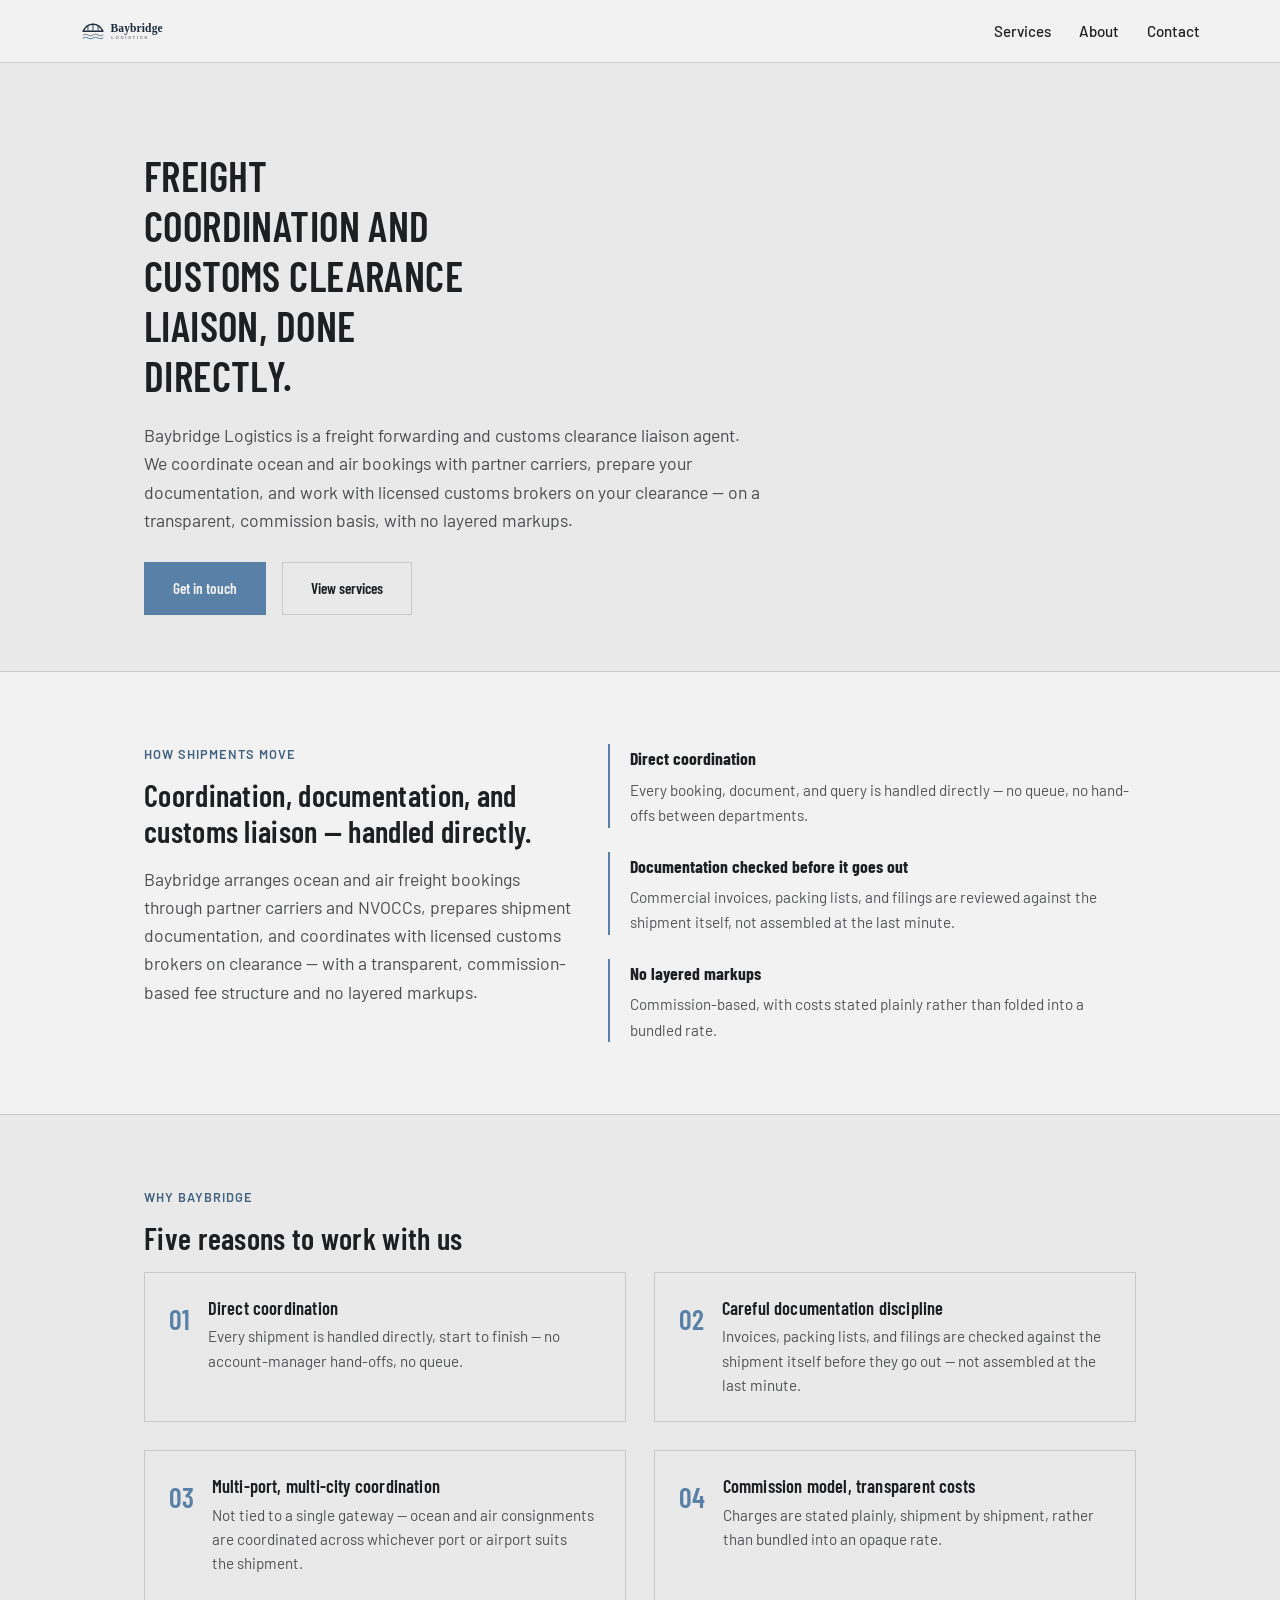
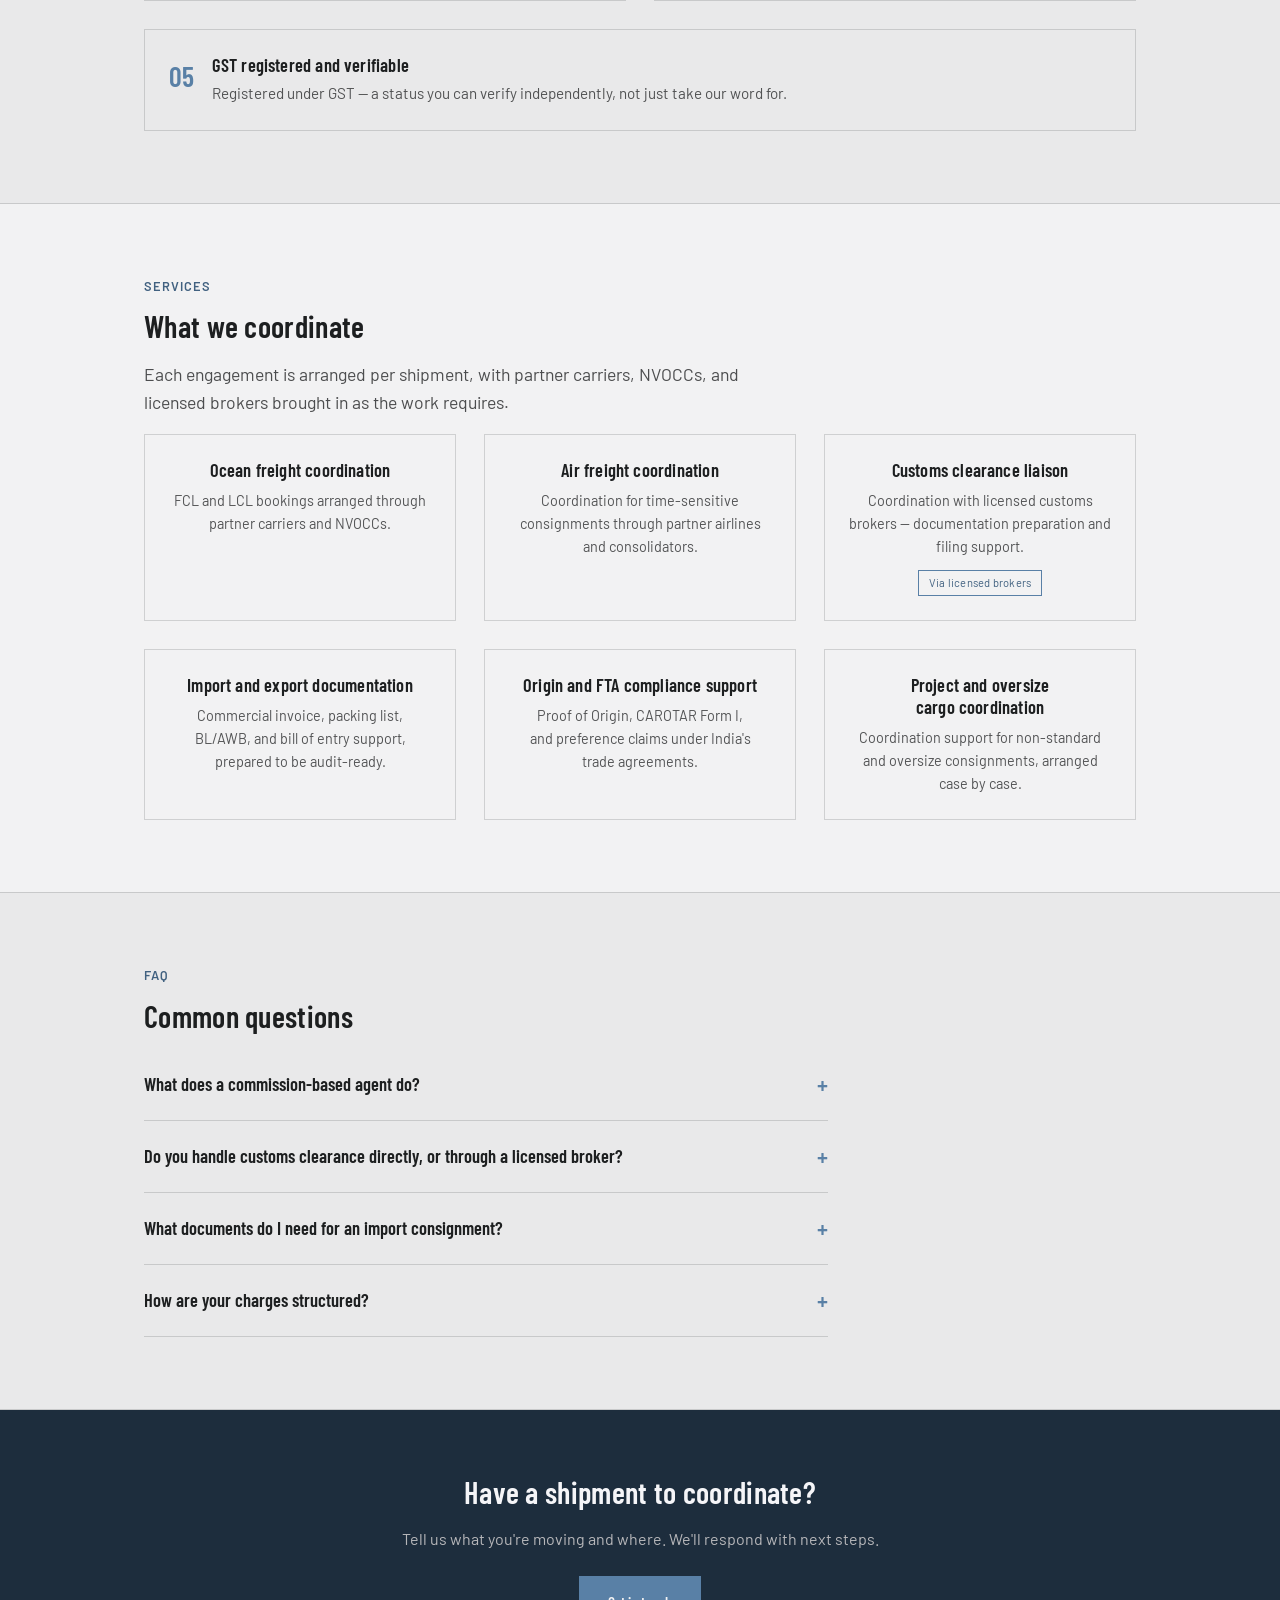
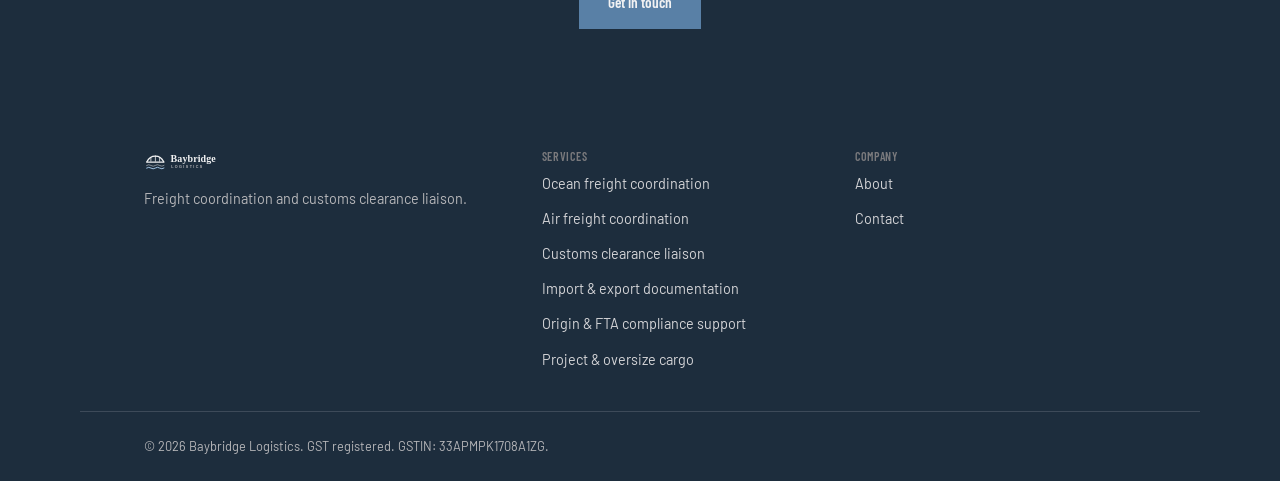
==== commit 4d36395c: "Simplify contact page and add contact email to footer Remove the placeholder Direct contact block (e" ====
--- a/index.html
+++ b/index.html
@@ -218,7 +218,7 @@
     </div>
   </div>
   <div class="container footer-bottom">
-    <span>&copy; 2026 Baybridge Logistics. GST registered.</span>
+    <span>&copy; 2026 Baybridge Logistics. GST registered. GSTIN: 33APMPK1708A1ZG.</span>
   </div>
 </footer>
 
--- a/css/style.css
+++ b/css/style.css
@@ -132,10 +132,11 @@
 .services-grid { grid-template-columns: 1fr; }
 @media (min-width: 640px) { .services-grid { grid-template-columns: repeat(2, 1fr); } }
 @media (min-width: 980px) { .services-grid { grid-template-columns: repeat(3, 1fr); } }
-.service-card { padding: 1.5rem; }
+.service-card { padding: 1.5rem; text-align: center; display: flex; flex-direction: column; align-items: center; }
 .service-card h3 { margin-bottom: 0.5rem; }
 .service-card p { color: rgba(29,31,32,0.75); font-size: 0.9rem; margin-bottom: 0; }
 .service-card .tag { margin-top: 0.75rem; }
+.service-card .tag-accent { margin-bottom: 0.5rem; }
 
 .fact-grid { grid-template-columns: 1fr; margin-top: 1.5rem; }
 @media (min-width: 700px) { .fact-grid { grid-template-columns: repeat(2, 1fr); } }
@@ -151,7 +152,6 @@
 .faq-item summary::after { content: "+"; color: var(--color-accent); font-size: 1.4rem; flex-shrink: 0; font-family: var(--font-body); }
 .faq-item[open] summary::after { content: "\2212"; }
 .faq-item p { color: rgba(29,31,32,0.75); padding-bottom: 1.1rem; margin: 0; }
-.fill-in { color: var(--color-accent-700); font-style: italic; font-weight: 600; }
 
 /* — CTA strip — */
 .cta-strip { background: var(--color-accent-900); color: var(--color-neutral-100); padding: 4rem 0; text-align: center; }
@@ -159,9 +159,9 @@
 .cta-strip p { color: var(--color-neutral-400); max-width: 55ch; margin: 0 auto 1.5rem; }
 
 /* — forms — */
-.contact-grid { display: grid; gap: 3rem; grid-template-columns: 1fr; }
-@media (min-width: 900px) { .contact-grid { grid-template-columns: 0.8fr 1.2fr; align-items: start; } }
-.form-grid { display: grid; gap: 1.1rem; max-width: 560px; }
+.contact-single { display: flex; justify-content: center; }
+.contact-email-line { margin: 0.5rem 0 1.5rem; color: rgba(29,31,32,0.75); }
+.form-grid { display: grid; gap: 1.1rem; max-width: 560px; width: 100%; }
 .form-row-2 { display: grid; grid-template-columns: 1fr; gap: 1.1rem; }
 @media (min-width: 560px) { .form-row-2 { grid-template-columns: 1fr 1fr; } }
 label { display: block; font-weight: 600; font-size: 0.9rem; margin-bottom: 0.4rem; }
@@ -169,10 +169,6 @@
 input:focus-visible, select:focus-visible, textarea:focus-visible { border-color: var(--color-accent); }
 textarea { resize: vertical; min-height: 120px; }
 .form-note { font-size: 0.85rem; color: rgba(29,31,32,0.65); }
-
-.contact-info { list-style: none; margin: 0 0 1.5rem; padding: 0; display: grid; gap: 1.25rem; }
-.contact-info dt { font-size: 0.72rem; text-transform: uppercase; letter-spacing: 0.06em; color: var(--color-neutral-600); margin-bottom: 0.2rem; }
-.contact-info dd { margin: 0; font-weight: 600; }
 
 /* — footer — */
 .site-footer { background: var(--color-accent-900); color: var(--color-neutral-300); padding: 3.5rem 0 1.5rem; }
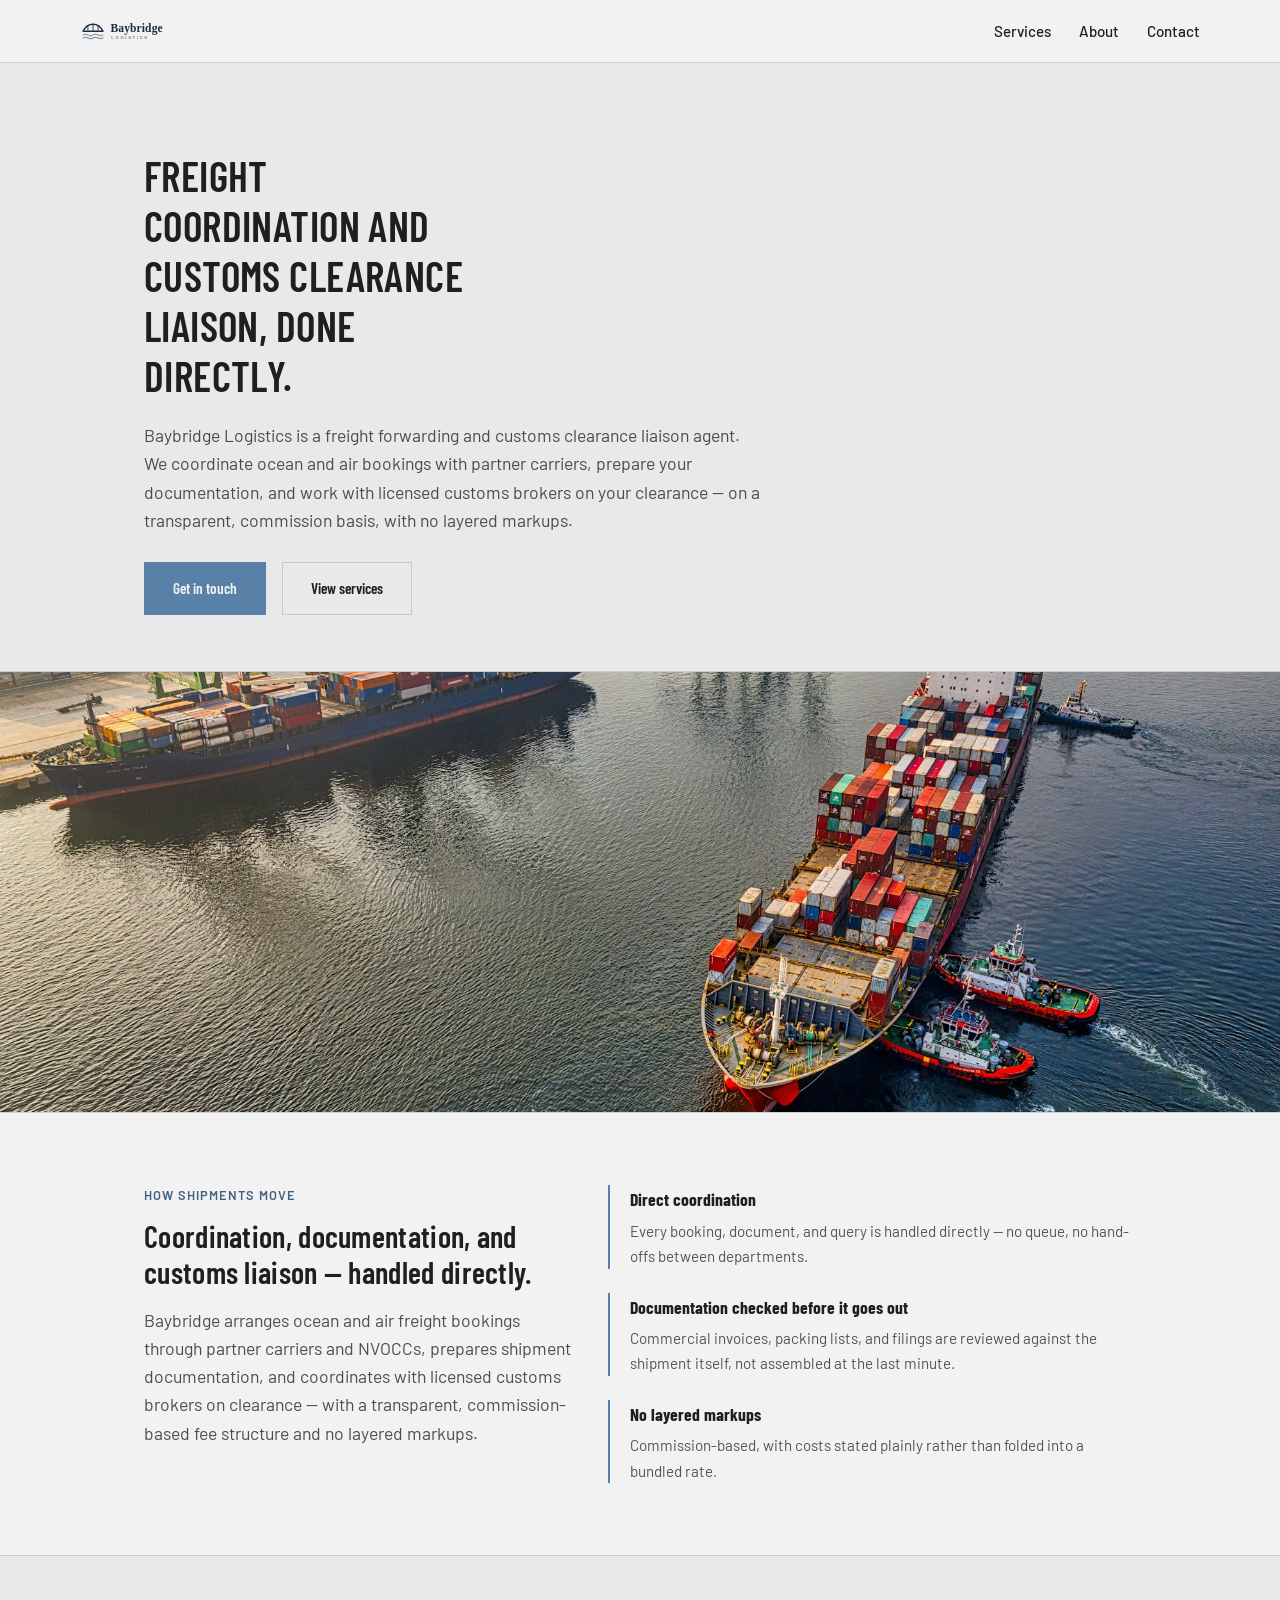
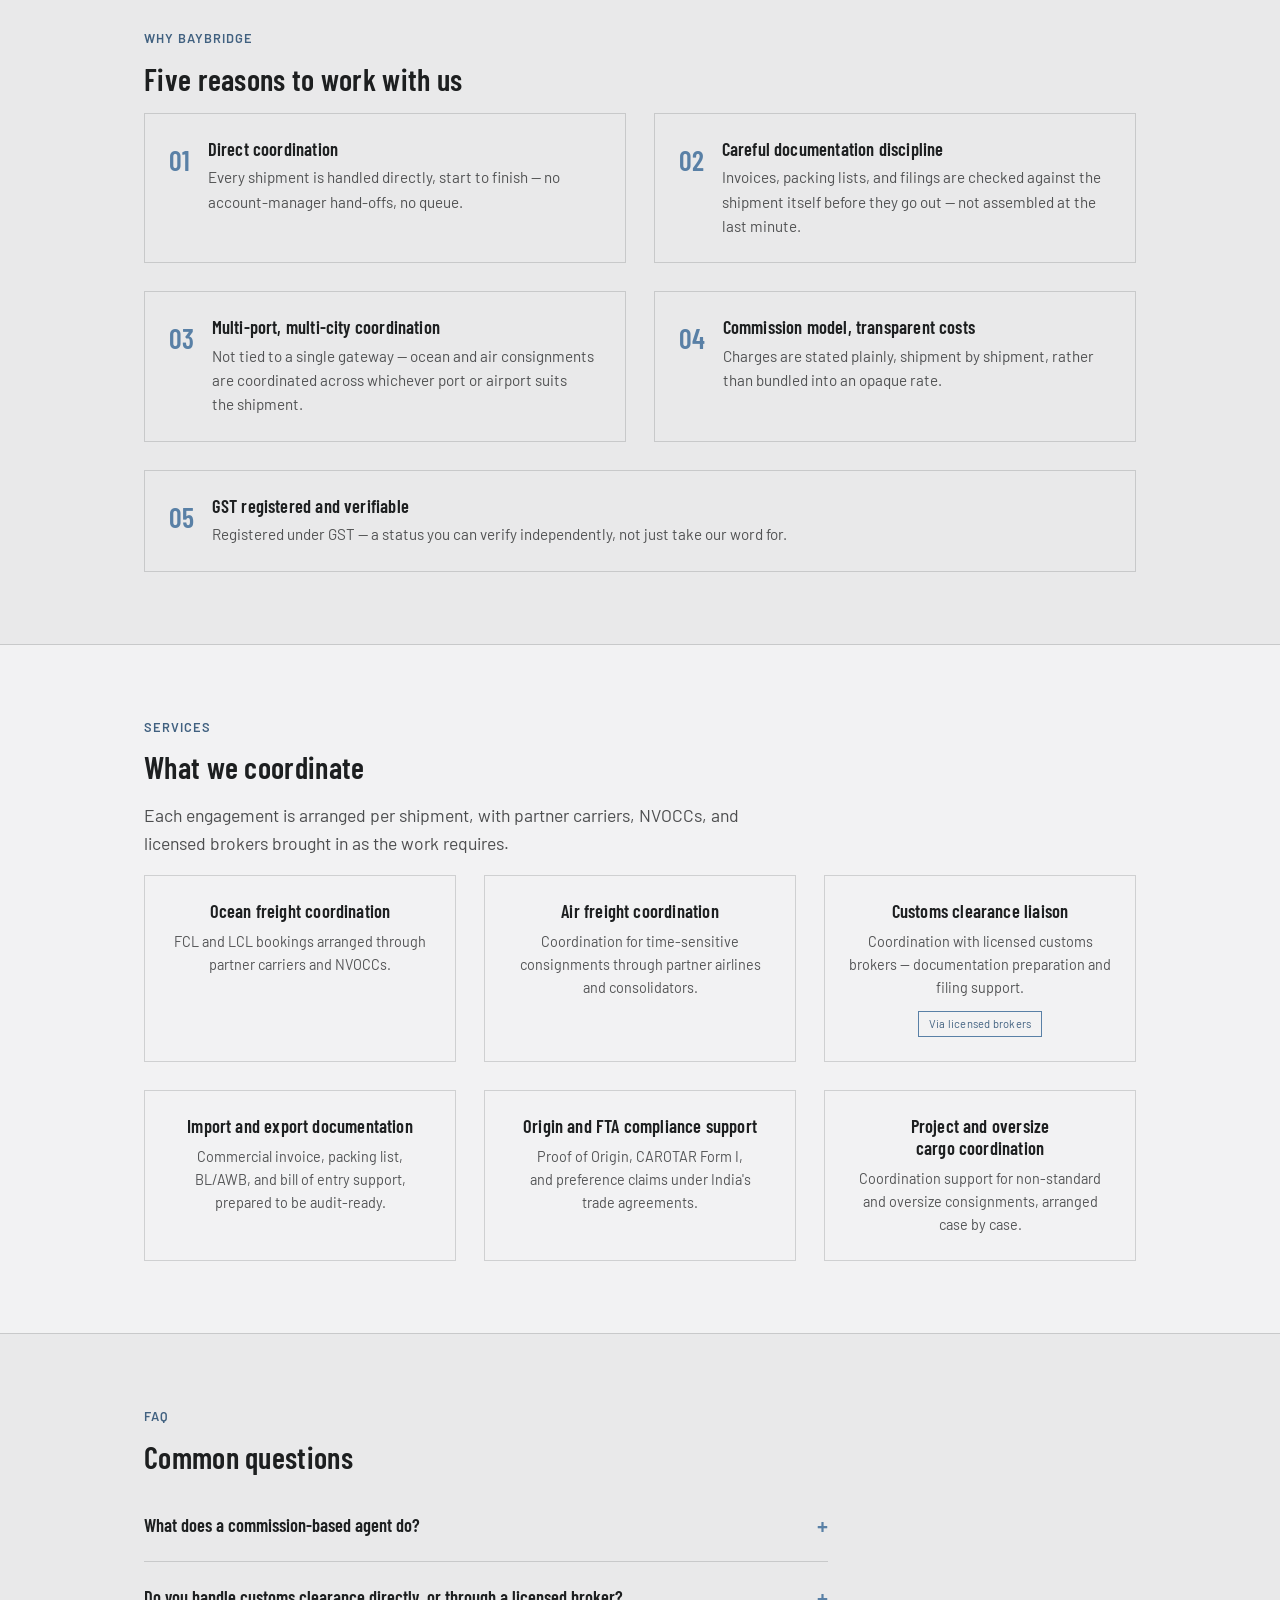
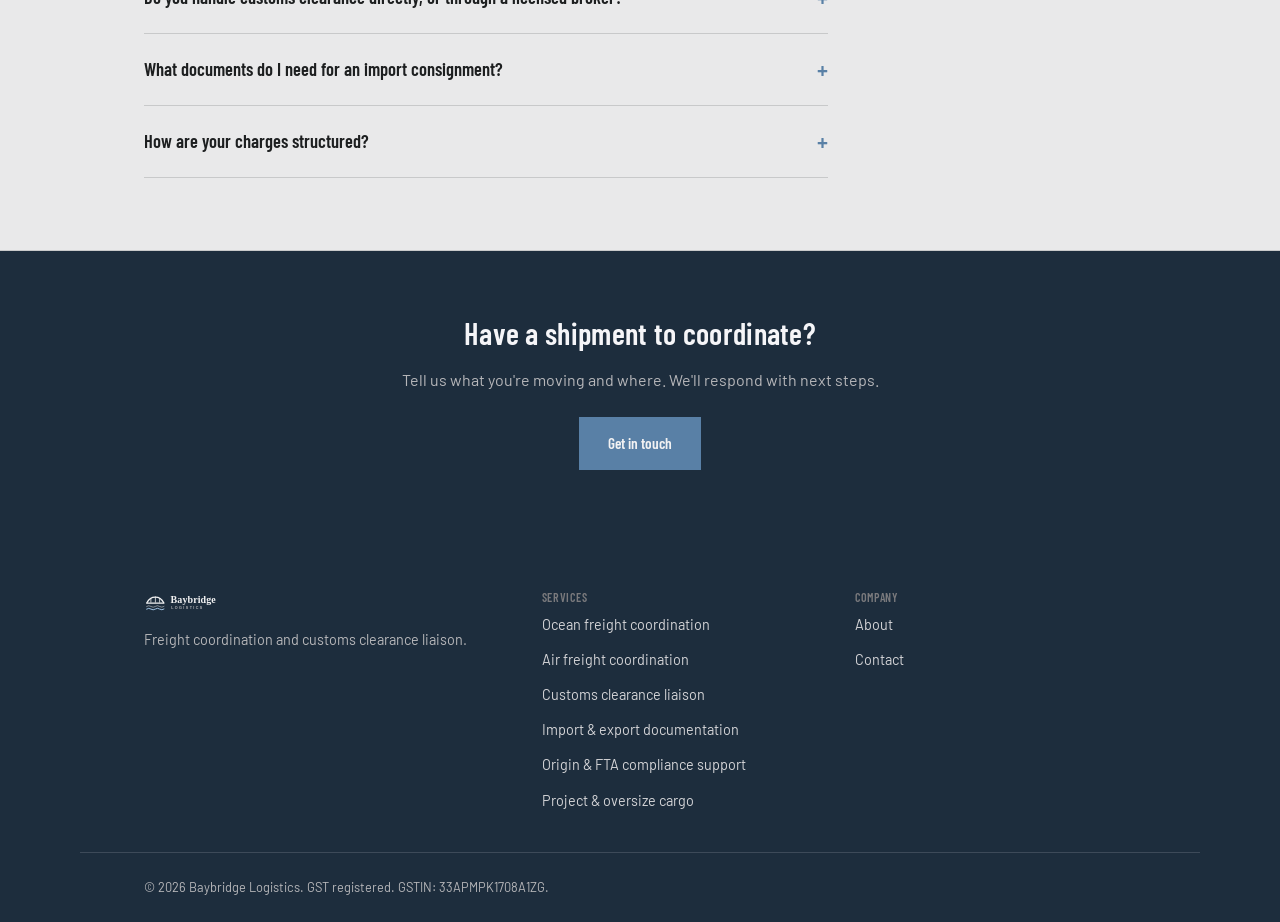
==== commit 22e49572: "Add logistics photography to homepage and services page Add a full-width port photo band beneath the" ====
--- a/index.html
+++ b/index.html
@@ -41,6 +41,11 @@
     </div>
   </section>
 
+  <figure class="photo-frame blueprint">
+    <i class="corner tl"></i><i class="corner tr"></i><i class="corner bl"></i><i class="corner br"></i>
+    <img src="images/ocean-freight-port.jpg" alt="Container ship docked at a port, being loaded by gantry cranes">
+  </figure>
+
   <section class="section">
     <div class="container positioning">
       <div>
--- a/css/style.css
+++ b/css/style.css
@@ -110,6 +110,13 @@
 .hero { padding: 5.5rem 0 3.5rem; background: var(--color-surface); border-bottom: 1px solid var(--color-divider); }
 .hero__tag { max-width: 18ch; }
 .hero__actions { margin-top: 1.75rem; display: flex; gap: 1rem; flex-wrap: wrap; }
+
+/* — photography — */
+.photo-frame { margin: 0; border-width: 0 0 1px; overflow: hidden; }
+.photo-frame img { width: 100%; height: 340px; object-fit: cover; }
+@media (min-width: 760px) { .photo-frame img { height: 440px; } }
+.service-card__photo { margin: -1.5rem -1.5rem 1.25rem; overflow: hidden; }
+.service-card__photo img { width: 100%; height: 160px; object-fit: cover; display: block; }
 
 /* — positioning block — */
 .positioning { display: grid; grid-template-columns: 1fr; gap: 2rem; }
